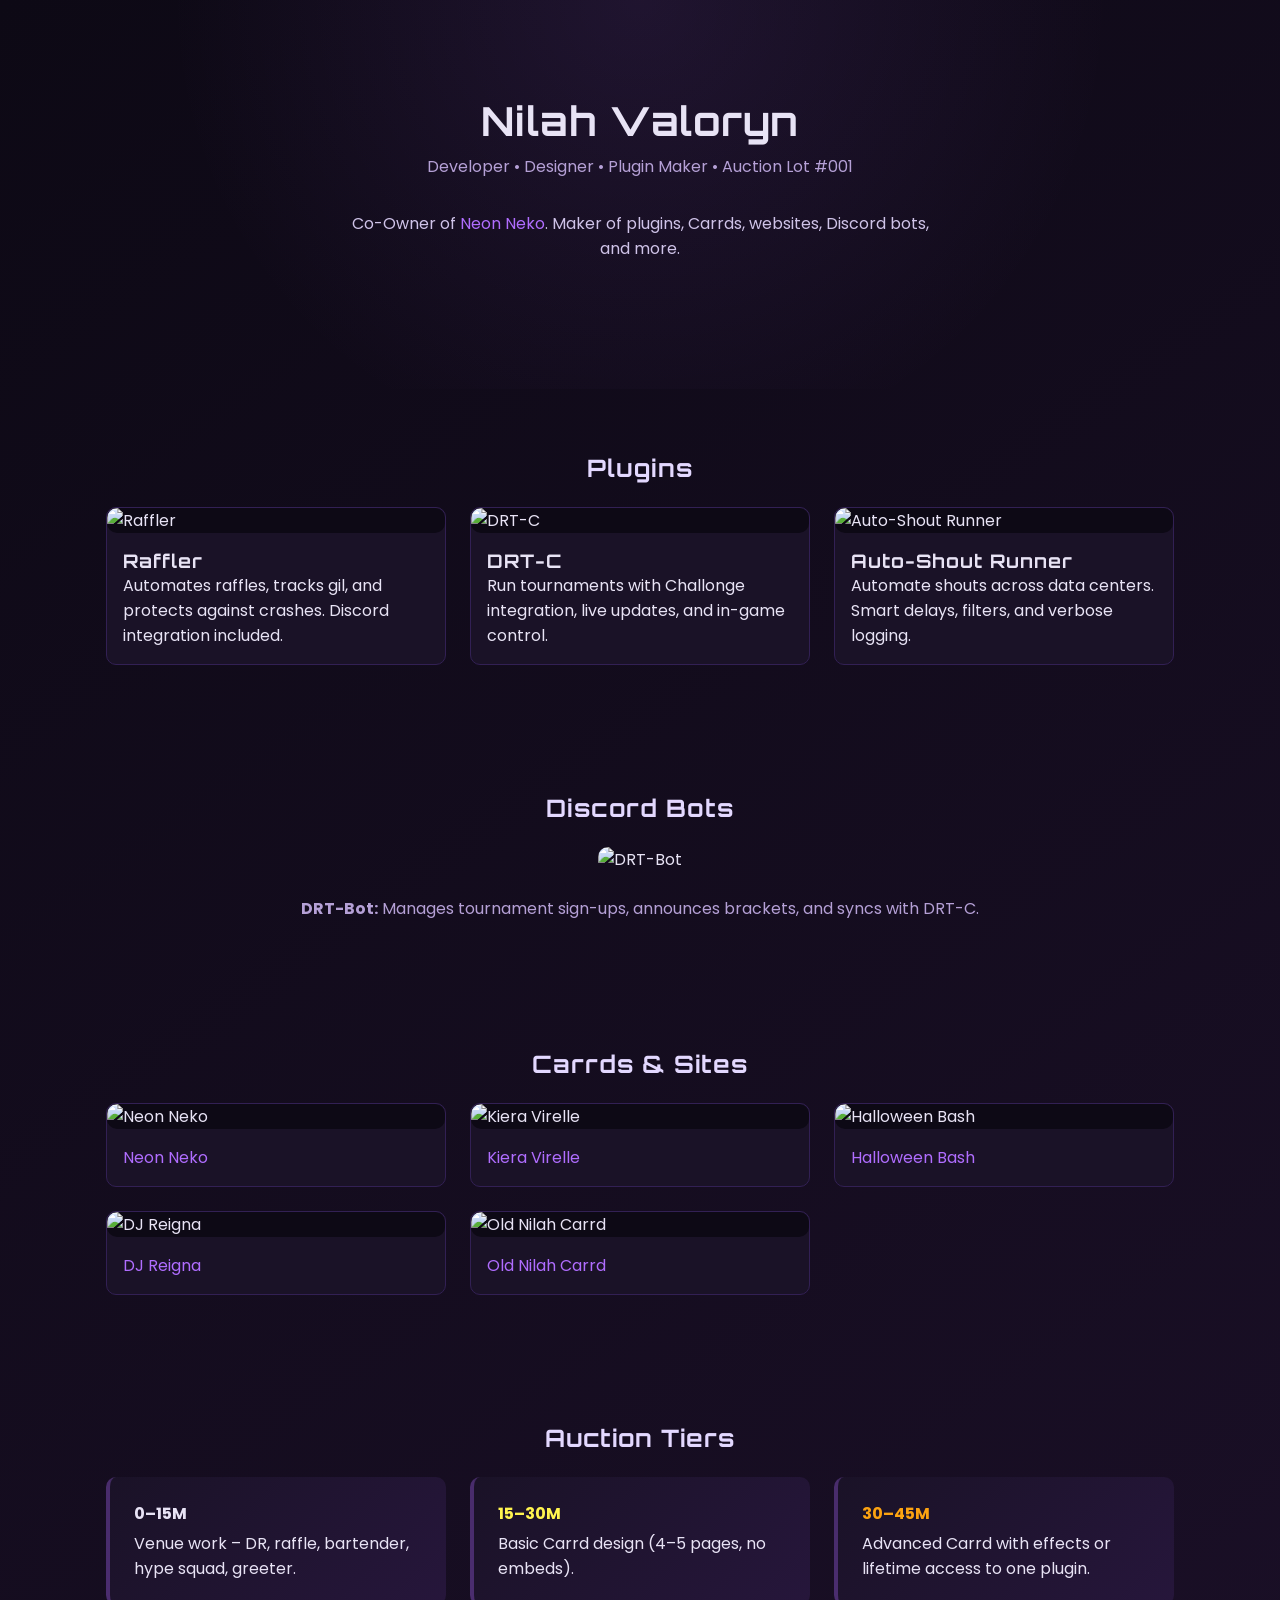
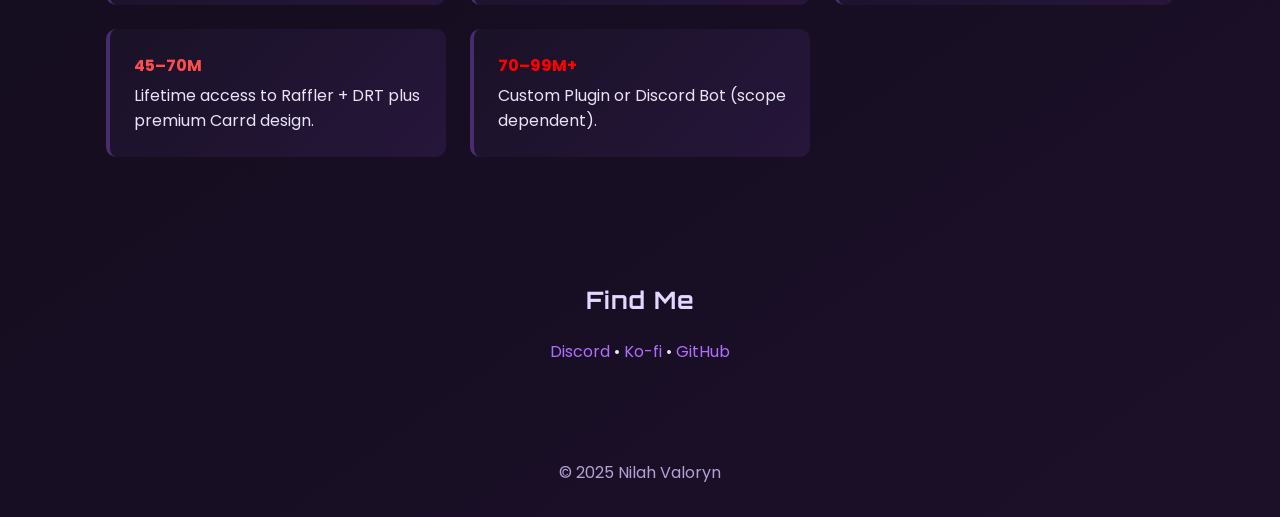
==== index.html @ 3835133e "Update and rename NVA.html to index.html" ====
<!DOCTYPE html>
<html lang="en">
<head>
<meta charset="UTF-8">
<meta name="viewport" content="width=device-width, initial-scale=1.0">
<title>Nilah Valoryn — Auction Portfolio</title>
<link href="https://fonts.googleapis.com/css2?family=Orbitron:wght@600&family=Poppins:wght@300;500&display=swap" rel="stylesheet">
<style>
:root{
  --bg1:#0d0915;
  --bg2:#1c1029;
  --accent:#b06dff;
  --text:#e8e3f5;
  --muted:#b5a0d6;
}
*{box-sizing:border-box;margin:0;padding:0;}
body{
  font-family:'Poppins',sans-serif;
  background:linear-gradient(145deg,var(--bg1),var(--bg2));
  color:var(--text);
  overflow-x:hidden;
}
section{padding:4em 1em;max-width:1100px;margin:auto;}
h1,h2,h3{font-family:'Orbitron',sans-serif;letter-spacing:1px;}
h2{text-align:center;margin-bottom:1em;color:#e3d8ff;}
a{color:var(--accent);text-decoration:none;}

/* ===== IMAGE FIX ===== */
.card img{
  display:block;
  margin:0 auto;
  max-width:100%;
  height:auto;
  object-fit:contain;
  background:#0d0915;
  border-radius:10px;
  transition:transform .4s ease;
}
.card img:hover{transform:scale(1.06);}

/* ===== CONTAINERS ===== */
.container{display:grid;gap:1.5em;grid-template-columns:repeat(auto-fit,minmax(280px,1fr));}
.card{
  background:#1a1227;
  border:1px solid #322054;
  border-radius:10px;
  overflow:hidden;
  transition:transform .3s ease,box-shadow .3s ease;
}
.card:hover{transform:translateY(-5px);box-shadow:0 0 20px #b06dff33;}

/* ===== TIERS ===== */
.tier{
  background:linear-gradient(135deg,#1a1227,#26163b);
  border-left:4px solid #b06dff44;
  padding:1.5em;
  border-radius:10px;
  transition:transform .3s ease,box-shadow .3s ease;
}
.tier:hover{transform:translateY(-5px);box-shadow:0 0 20px #b06dff33;}
.tier strong{display:block;margin-bottom:.3em;}

/* ===== HERO ===== */
.hero{
  text-align:center;
  padding:6em 1em;
  position:relative;
  overflow:hidden;
}
.hero h1{
  font-size:2.5em;
  animation:fadeInUp .8s ease both;
}
.hero p{color:var(--muted);margin-top:.5em;animation:fadeInUp .8s ease .2s both;}
.hero::before{
  content:'';
  position:absolute;top:0;left:0;right:0;bottom:0;
  background:radial-gradient(circle at 50% 0%,rgba(176,109,255,0.1),transparent 70%);
  animation:glowmove 6s linear infinite;
}
@keyframes glowmove{
  0%{background-position:0 0;}
  100%{background-position:200% 0;}
}
@keyframes fadeInUp{
  from{opacity:0;transform:translateY(20px);}
  to{opacity:1;transform:none;}
}

/* ===== REVEAL ===== */
.reveal{opacity:0;transform:translateY(40px);transition:all .8s ease;}
.reveal.visible{opacity:1;transform:none;}

/* ===== MODAL ===== */
#modal{
  position:fixed;top:0;left:0;width:100%;height:100%;
  background:rgba(0,0,0,.8);display:flex;align-items:center;justify-content:center;
  opacity:0;pointer-events:none;transition:opacity .3s ease;
}
#modal.active{opacity:1;pointer-events:all;}
#modal img{max-width:90%;max-height:90%;border:2px solid #b06dff;border-radius:10px;}
#modal span{
  position:absolute;top:30px;right:40px;font-size:2em;cursor:pointer;color:#fff;
}

/* ===== FOOTER ===== */
footer{text-align:center;padding:2em 0;color:var(--muted);}
</style>
</head>
<body>

<!-- HERO -->
<section class="hero">
  <h1>Nilah Valoryn</h1>
  <p>Developer • Designer • Plugin Maker • Auction Lot #001</p>
  <p style="max-width:600px;margin:2em auto;color:#cfc3e8;">
    Co-Owner of <a href="https://neonneko.cc" target="_blank">Neon Neko</a>. Maker of plugins, Carrds, websites, Discord bots, and more.
  </p>
</section>

<!-- PLUGINS -->
<section class="reveal" id="plugins">
  <h2>Plugins</h2>
  <div class="container">
    <div class="card">
      <img src="https://imgur.com/mK1I1zU.png" alt="Raffler" onclick="openModal(this.src)">
      <div style="padding:1em;">
        <h3>Raffler</h3>
        <p class="muted">Automates raffles, tracks gil, and protects against crashes. Discord integration included.</p>
      </div>
    </div>

    <div class="card">
      <img src="https://imgur.com/RzazfeB.png" alt="DRT-C" onclick="openModal(this.src)">
      <div style="padding:1em;">
        <h3>DRT-C</h3>
        <p>Run tournaments with Challonge integration, live updates, and in-game control.</p>
      </div>
    </div>

    <div class="card">
      <img src="https://imgur.com/TzrLPwE.png" alt="Auto-Shout Runner" onclick="openModal(this.src)">
      <div style="padding:1em;">
        <h3>Auto-Shout Runner</h3>
        <p>Automate shouts across data centers. Smart delays, filters, and verbose logging.</p>
      </div>
    </div>
  </div>
</section>

<!-- BOTS -->
<section class="reveal" style="text-align:center;">
  <h2>Discord Bots</h2>
  <img src="https://imgur.com/EtmacXo.png" alt="DRT-Bot" onclick="openModal(this.src)" style="max-width:500px;margin:auto;border-radius:10px;">
  <p style="margin-top:1.5em;color:var(--muted);">
    <strong>DRT-Bot:</strong> Manages tournament sign-ups, announces brackets, and syncs with DRT-C.
  </p>
</section>

<!-- SITES -->
<section class="reveal" id="sites">
  <h2>Carrds & Sites</h2>
  <div class="container">
    
    <div class="card">
      <img src="https://image.thum.io/get/width/800/https://www.neonneko.cc" alt="Neon Neko" onclick="openModal(this.src)">
      <div style="padding:1em;"><a href="https://www.neonneko.cc" target="_blank">Neon Neko</a></div>
    </div>
    
    <div class="card">
      <img src="https://image.thum.io/get/width/800/https://kv.neonneko.cc" alt="Kiera Virelle" onclick="openModal(this.src)">
      <div style="padding:1em;"><a href="https://kv.neonneko.cc" target="_blank">Kiera Virelle</a></div>
    </div>
    
    <div class="card">
      <img src="https://image.thum.io/get/width/800/https://halloweenbash.crd.co" alt="Halloween Bash" onclick="openModal(this.src)">
      <div style="padding:1em;"><a href="https://halloweenbash.crd.co" target="_blank">Halloween Bash</a></div>
    </div>
    
    <div class="card">
      <img src="https://image.thum.io/get/width/800/https://djreigna.carrd.co" alt="DJ Reigna" onclick="openModal(this.src)">
      <div style="padding:1em;"><a href="https://djreigna.carrd.co" target="_blank">DJ Reigna</a></div>
    </div>
    
    <div class="card">
      <img src="https://image.thum.io/get/width/800/https://nilahnet.carrd.co" alt="Old Nilah Carrd" onclick="openModal(this.src)">
      <div style="padding:1em;"><a href="https://nilahnet.carrd.co" target="_blank">Old Nilah Carrd</a></div>
    </div>
    
  </div>
</section>




<!-- TIERS -->
<section class="reveal">
  <h2>Auction Tiers</h2>
  <div class="container">
    <div class="tier"><strong>0–15M</strong>Venue work – DR, raffle, bartender, hype squad, greeter.</div>
    <div class="tier"><strong style="color:#fff44f;">15–30M</strong>Basic Carrd design (4–5 pages, no embeds).</div>
    <div class="tier"><strong style="color:#fca311;">30–45M</strong>Advanced Carrd with effects or lifetime access to one plugin.</div>
    <div class="tier"><strong style="color:#ff4d4d;">45–70M</strong>Lifetime access to Raffler + DRT plus premium Carrd design.</div>
    <div class="tier"><strong style="color:#ff0000;">70–99M+</strong>Custom Plugin or Discord Bot (scope dependent).</div>
  </div>
</section>

<!-- CONTACT -->
<section class="reveal" style="text-align:center;">
  <h2>Find Me</h2>
  <p>
    <a href="https://discord.gg/8yjsdMcxB4" target="_blank">Discord</a> •
    <a href="https://ko-fi.com/nilah" target="_blank">Ko-fi</a> •
    <a href="https://github.com/nilah-xiv" target="_blank">GitHub</a>
  </p>
</section>

<footer>© 2025 Nilah Valoryn</footer>

<!-- Modal -->
<div id="modal"><span onclick="closeModal()">&times;</span><img src="" alt=""></div>

<script>
const observer=new IntersectionObserver(entries=>{
  entries.forEach(e=>{if(e.isIntersecting)e.target.classList.add('visible');});
},{threshold:0.2});
document.querySelectorAll('.reveal').forEach(el=>observer.observe(el));

function openModal(src){
  const m=document.getElementById('modal');
  m.classList.add('active');
  m.querySelector('img').src=src;
}
function closeModal(){
  document.getElementById('modal').classList.remove('active');
}
document.addEventListener('keydown',e=>{if(e.key==='Escape')closeModal();});
</script>
</body>
</html>
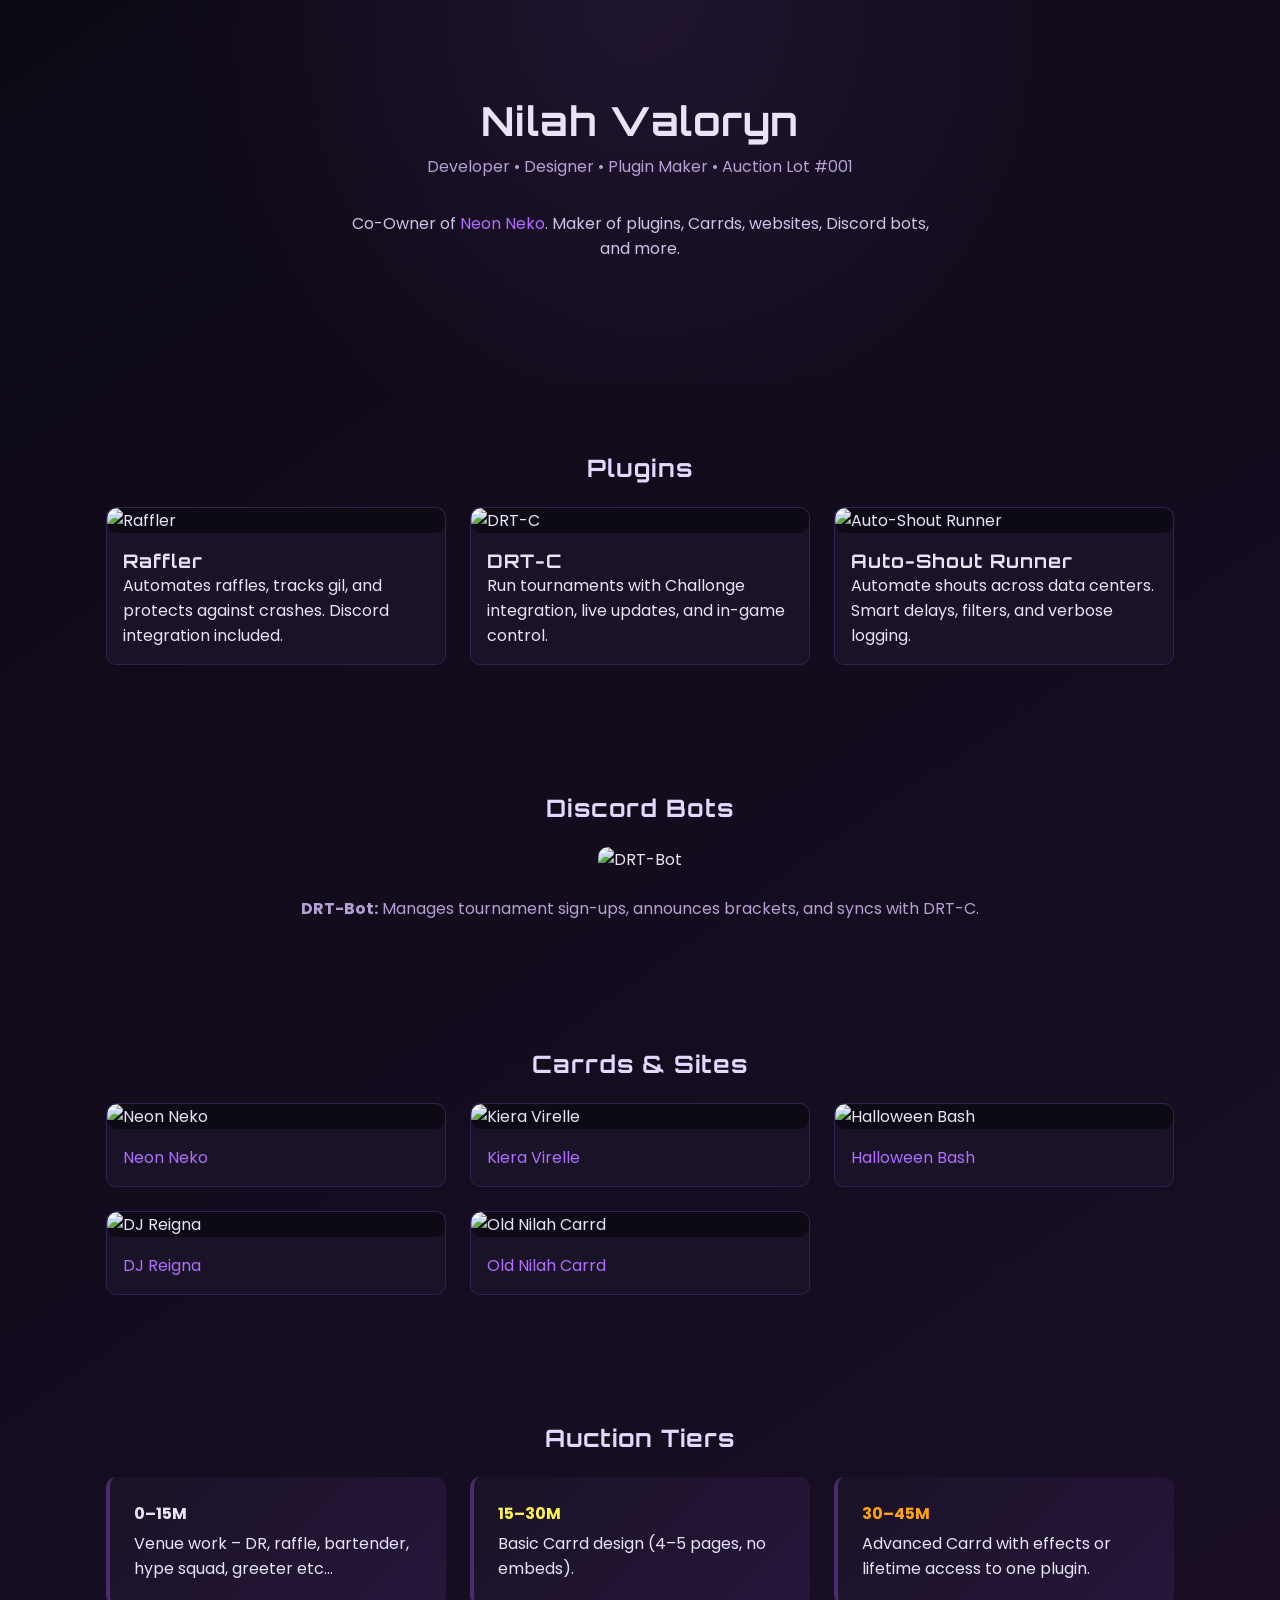
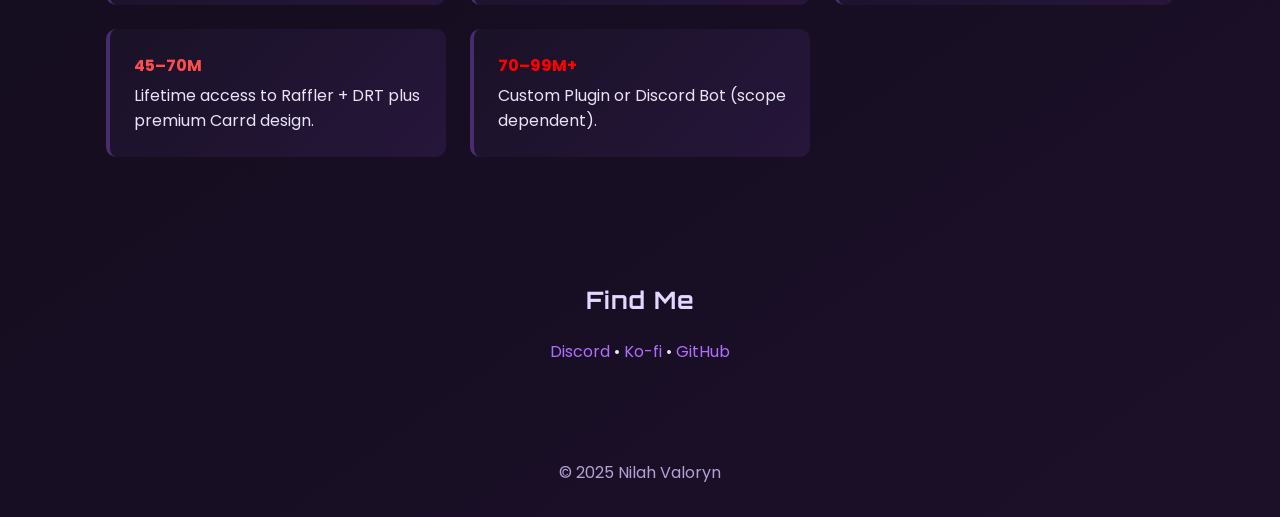
==== commit 8558ed35: "Fix HTML entity encoding in index.html" ====
--- a/index.html
+++ b/index.html
@@ -114,7 +114,7 @@
   <h1>Nilah Valoryn</h1>
   <p>Developer • Designer • Plugin Maker • Auction Lot #001</p>
   <p style="max-width:600px;margin:2em auto;color:#cfc3e8;">
-    Co-Owner of <a href="https://neonneko.cc" target="_blank">Neon Neko</a>. Maker of plugins, Carrds, websites, Discord bots, and more.
+    Co-Owner of <a href="https://www.neonneko.cc" target="_blank">Neon Neko</a>. Maker of plugins, Carrds, websites, Discord bots, and more.
   </p>
 </section>
 
@@ -197,7 +197,7 @@
 <section class="reveal">
   <h2>Auction Tiers</h2>
   <div class="container">
-    <div class="tier"><strong>0–15M</strong>Venue work – DR, raffle, bartender, hype squad, greeter.</div>
+    <div class="tier"><strong>0–15M</strong>Venue work – DR, raffle, bartender, hype squad, greeter etc...</div>
     <div class="tier"><strong style="color:#fff44f;">15–30M</strong>Basic Carrd design (4–5 pages, no embeds).</div>
     <div class="tier"><strong style="color:#fca311;">30–45M</strong>Advanced Carrd with effects or lifetime access to one plugin.</div>
     <div class="tier"><strong style="color:#ff4d4d;">45–70M</strong>Lifetime access to Raffler + DRT plus premium Carrd design.</div>
@@ -238,3 +238,4 @@
 </script>
 </body>
 </html>
+
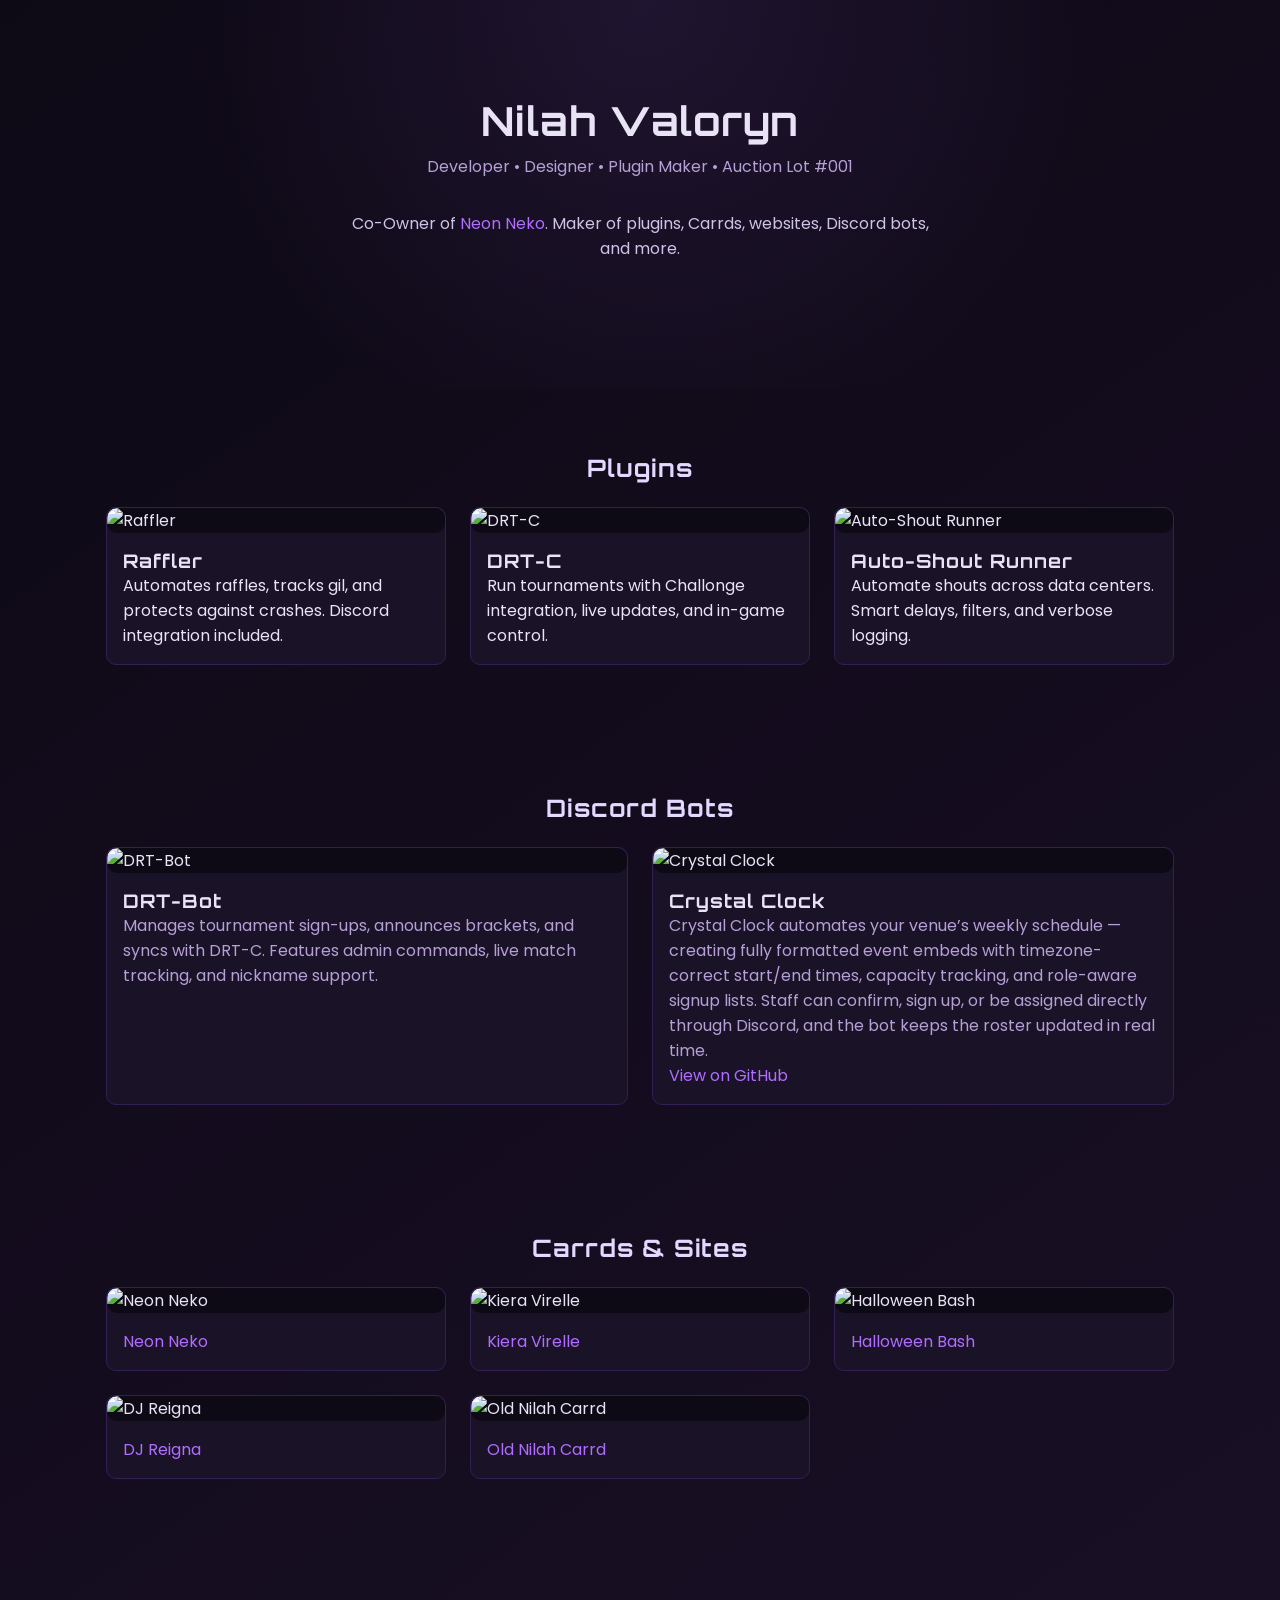
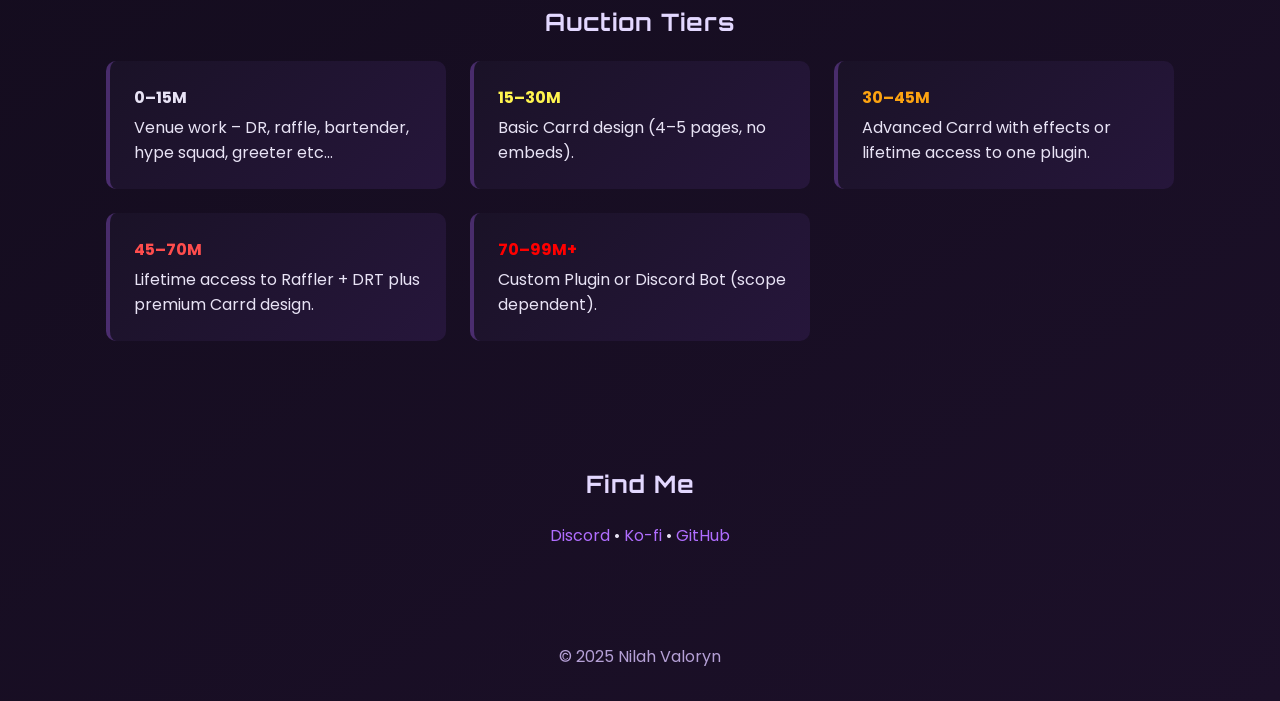
==== commit 03cd8daf: "Refactor index.html structure and content" ====
--- a/index.html
+++ b/index.html
@@ -149,13 +149,38 @@
 </section>
 
 <!-- BOTS -->
-<section class="reveal" style="text-align:center;">
+<section class="reveal" id="bots">
   <h2>Discord Bots</h2>
-  <img src="https://imgur.com/EtmacXo.png" alt="DRT-Bot" onclick="openModal(this.src)" style="max-width:500px;margin:auto;border-radius:10px;">
-  <p style="margin-top:1.5em;color:var(--muted);">
-    <strong>DRT-Bot:</strong> Manages tournament sign-ups, announces brackets, and syncs with DRT-C.
-  </p>
-</section>
+  <div class="container">
+    <!-- DRT-Bot -->
+    <div class="card">
+      <img src="https://imgur.com/EtmacXo.png" alt="DRT-Bot" onclick="openModal(this.src)">
+      <div style="padding:1em;">
+        <h3>DRT-Bot</h3>
+        <p style="color:var(--muted);">
+          Manages tournament sign-ups, announces brackets, and syncs with DRT-C.  
+          Features admin commands, live match tracking, and nickname support.
+        </p>
+      </div>
+    </div>
+
+    <!-- Crystal Clock -->
+    <div class="card">
+      <img src="https://raw.githubusercontent.com/nilah-xiv/Nilah-Auction/refs/heads/main/crystalclock_weekly.png" alt="Crystal Clock" onclick="openModal(this.src)">
+      <div style="padding:1em;">
+        <h3>Crystal Clock</h3>
+        <p style="color:var(--muted);">
+          Crystal Clock automates your venue’s weekly schedule — creating fully formatted
+  event embeds with timezone-correct start/end times, capacity tracking, and 
+  role-aware signup lists. Staff can confirm, sign up, or be assigned directly 
+  through Discord, and the bot keeps the roster updated in real time.
+        </p>
+        <a href="https://github.com/nilah-xiv/Crystal-Clock" target="_blank" style="color:var(--accent);">View on GitHub</a>
+      </div>
+    </div>
+  </div>
+</section>
+
 
 <!-- SITES -->
 <section class="reveal" id="sites">
@@ -239,3 +264,4 @@
 </body>
 </html>
 
+
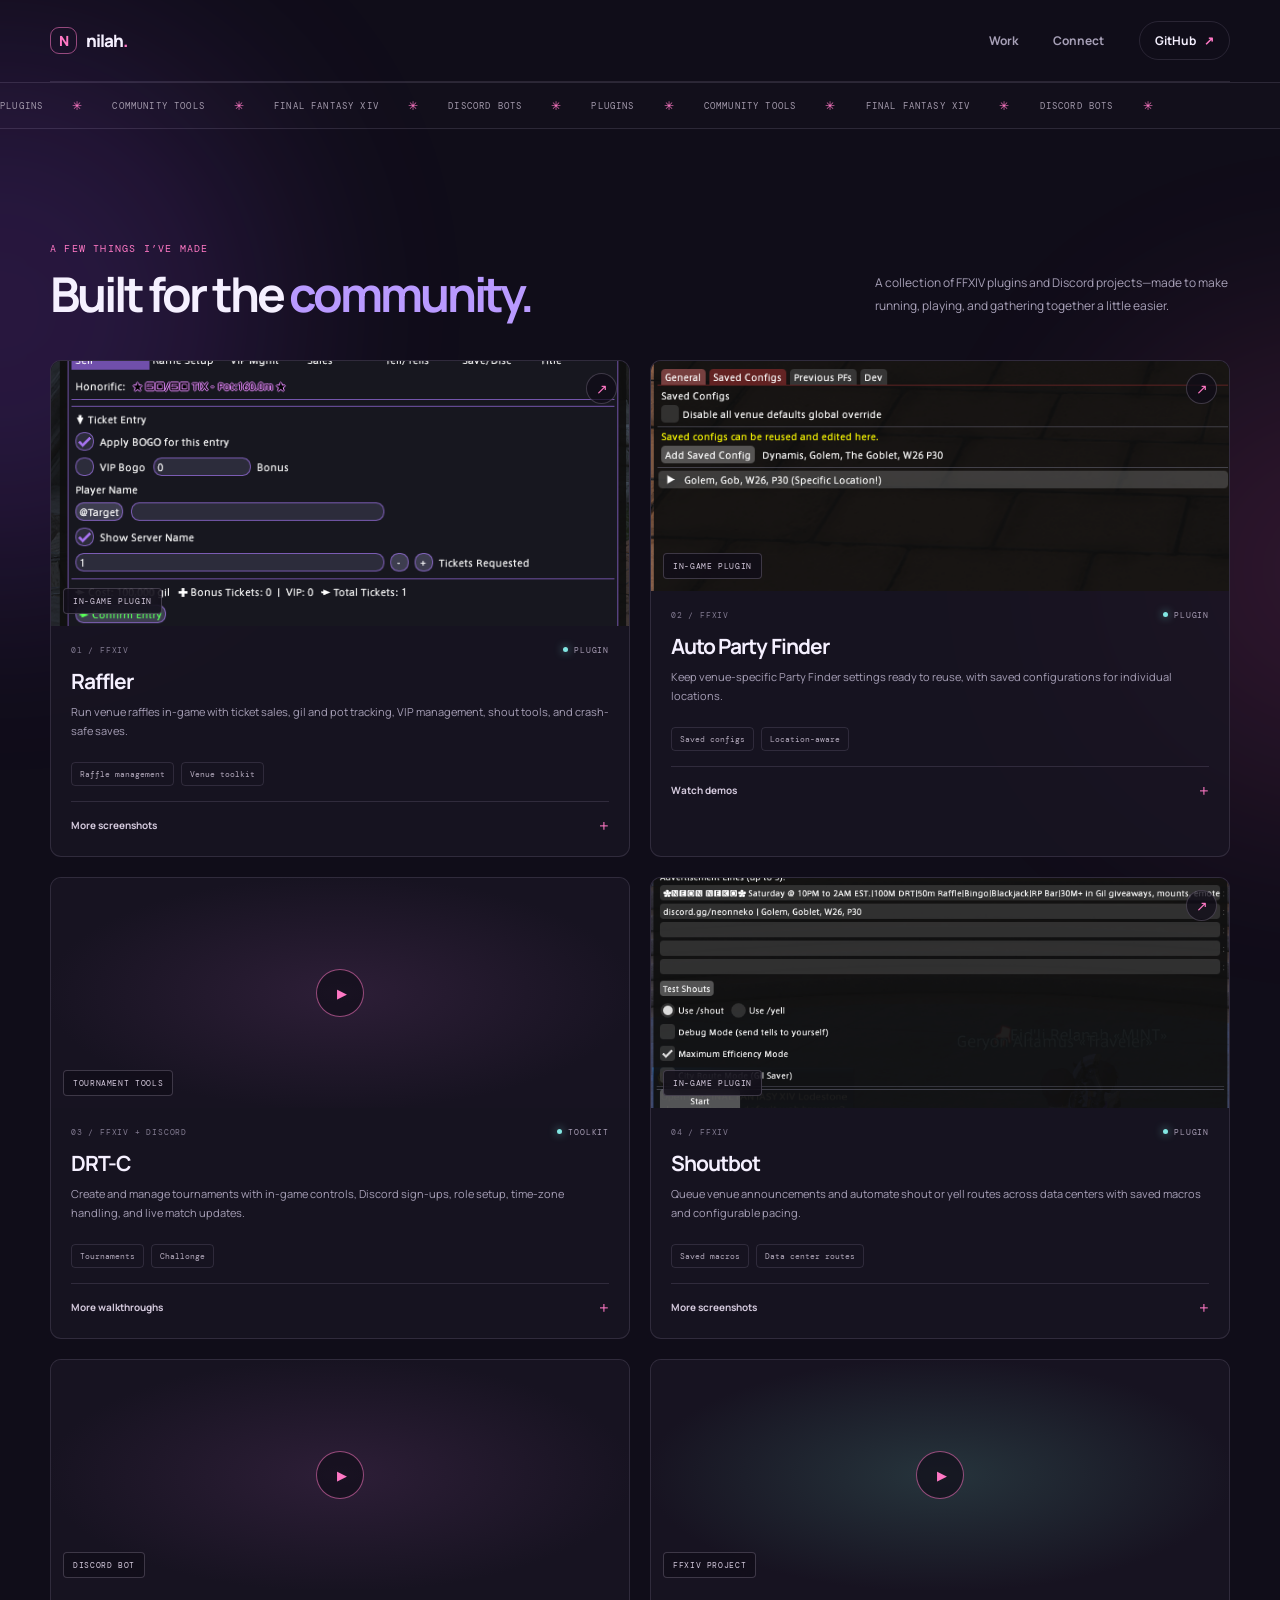
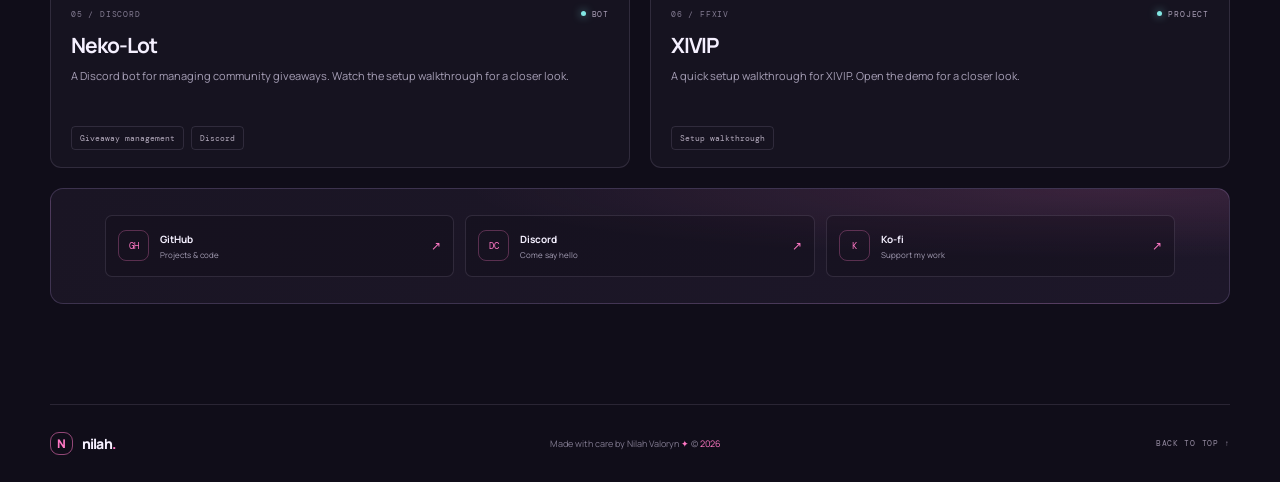
==== commit a2a87714: "Add media review pages and redesign portfolio Replaces the old single-file portfolio with a new resp" ====
--- a/index.html
+++ b/index.html
@@ -1,267 +1,193 @@
-<!DOCTYPE html>
+<!doctype html>
 <html lang="en">
 <head>
-<meta charset="UTF-8">
-<meta name="viewport" content="width=device-width, initial-scale=1.0">
-<title>Nilah Valoryn — Auction Portfolio</title>
-<link href="https://fonts.googleapis.com/css2?family=Orbitron:wght@600&family=Poppins:wght@300;500&display=swap" rel="stylesheet">
-<style>
-:root{
-  --bg1:#0d0915;
-  --bg2:#1c1029;
-  --accent:#b06dff;
-  --text:#e8e3f5;
-  --muted:#b5a0d6;
-}
-*{box-sizing:border-box;margin:0;padding:0;}
-body{
-  font-family:'Poppins',sans-serif;
-  background:linear-gradient(145deg,var(--bg1),var(--bg2));
-  color:var(--text);
-  overflow-x:hidden;
-}
-section{padding:4em 1em;max-width:1100px;margin:auto;}
-h1,h2,h3{font-family:'Orbitron',sans-serif;letter-spacing:1px;}
-h2{text-align:center;margin-bottom:1em;color:#e3d8ff;}
-a{color:var(--accent);text-decoration:none;}
-
-/* ===== IMAGE FIX ===== */
-.card img{
-  display:block;
-  margin:0 auto;
-  max-width:100%;
-  height:auto;
-  object-fit:contain;
-  background:#0d0915;
-  border-radius:10px;
-  transition:transform .4s ease;
-}
-.card img:hover{transform:scale(1.06);}
-
-/* ===== CONTAINERS ===== */
-.container{display:grid;gap:1.5em;grid-template-columns:repeat(auto-fit,minmax(280px,1fr));}
-.card{
-  background:#1a1227;
-  border:1px solid #322054;
-  border-radius:10px;
-  overflow:hidden;
-  transition:transform .3s ease,box-shadow .3s ease;
-}
-.card:hover{transform:translateY(-5px);box-shadow:0 0 20px #b06dff33;}
-
-/* ===== TIERS ===== */
-.tier{
-  background:linear-gradient(135deg,#1a1227,#26163b);
-  border-left:4px solid #b06dff44;
-  padding:1.5em;
-  border-radius:10px;
-  transition:transform .3s ease,box-shadow .3s ease;
-}
-.tier:hover{transform:translateY(-5px);box-shadow:0 0 20px #b06dff33;}
-.tier strong{display:block;margin-bottom:.3em;}
-
-/* ===== HERO ===== */
-.hero{
-  text-align:center;
-  padding:6em 1em;
-  position:relative;
-  overflow:hidden;
-}
-.hero h1{
-  font-size:2.5em;
-  animation:fadeInUp .8s ease both;
-}
-.hero p{color:var(--muted);margin-top:.5em;animation:fadeInUp .8s ease .2s both;}
-.hero::before{
-  content:'';
-  position:absolute;top:0;left:0;right:0;bottom:0;
-  background:radial-gradient(circle at 50% 0%,rgba(176,109,255,0.1),transparent 70%);
-  animation:glowmove 6s linear infinite;
-}
-@keyframes glowmove{
-  0%{background-position:0 0;}
-  100%{background-position:200% 0;}
-}
-@keyframes fadeInUp{
-  from{opacity:0;transform:translateY(20px);}
-  to{opacity:1;transform:none;}
-}
-
-/* ===== REVEAL ===== */
-.reveal{opacity:0;transform:translateY(40px);transition:all .8s ease;}
-.reveal.visible{opacity:1;transform:none;}
-
-/* ===== MODAL ===== */
-#modal{
-  position:fixed;top:0;left:0;width:100%;height:100%;
-  background:rgba(0,0,0,.8);display:flex;align-items:center;justify-content:center;
-  opacity:0;pointer-events:none;transition:opacity .3s ease;
-}
-#modal.active{opacity:1;pointer-events:all;}
-#modal img{max-width:90%;max-height:90%;border:2px solid #b06dff;border-radius:10px;}
-#modal span{
-  position:absolute;top:30px;right:40px;font-size:2em;cursor:pointer;color:#fff;
-}
-
-/* ===== FOOTER ===== */
-footer{text-align:center;padding:2em 0;color:var(--muted);}
-</style>
+  <meta charset="utf-8">
+  <meta name="viewport" content="width=device-width, initial-scale=1">
+  <meta name="theme-color" content="#100d19">
+  <meta name="description" content="Plugins, bots, and community tools for FFXIV by Nilah Valoryn.">
+  <title>Nilah Valoryn — FFXIV Plugins &amp; Community Tools</title>
+  <link rel="preconnect" href="https://fonts.googleapis.com">
+  <link rel="preconnect" href="https://fonts.gstatic.com" crossorigin>
+  <link href="https://fonts.googleapis.com/css2?family=DM+Mono:wght@400;500&family=Manrope:wght@400;500;600;700;800&display=swap" rel="stylesheet">
+  <link rel="stylesheet" href="styles.css">
 </head>
 <body>
+  <div class="page-glow page-glow-one" aria-hidden="true"></div>
+  <div class="page-glow page-glow-two" aria-hidden="true"></div>
 
-<!-- HERO -->
-<section class="hero">
-  <h1>Nilah Valoryn</h1>
-  <p>Developer • Designer • Plugin Maker • Auction Lot #001</p>
-  <p style="max-width:600px;margin:2em auto;color:#cfc3e8;">
-    Co-Owner of <a href="https://www.neonneko.cc" target="_blank">Neon Neko</a>. Maker of plugins, Carrds, websites, Discord bots, and more.
-  </p>
-</section>
+  <header class="site-header">
+    <a class="wordmark" href="#top" aria-label="Nilah Valoryn home"><span class="wordmark-mark">N</span><span>nilah<span class="wordmark-dot">.</span></span></a>
+    <button class="menu-toggle" type="button" aria-expanded="false" aria-controls="site-nav" aria-label="Open navigation"><span></span><span></span></button>
+    <nav class="site-nav" id="site-nav" aria-label="Main navigation">
+      <a href="#work">Work</a>
+      <a href="#connect">Connect</a>
+      <a class="nav-github" href="https://github.com/nilah-xiv" target="_blank" rel="noreferrer">GitHub <span aria-hidden="true">↗</span></a>
+    </nav>
+  </header>
 
-<!-- PLUGINS -->
-<section class="reveal" id="plugins">
-  <h2>Plugins</h2>
-  <div class="container">
-    <div class="card">
-      <img src="https://imgur.com/mK1I1zU.png" alt="Raffler" onclick="openModal(this.src)">
-      <div style="padding:1em;">
-        <h3>Raffler</h3>
-        <p class="muted">Automates raffles, tracks gil, and protects against crashes. Discord integration included.</p>
+  <main id="top">
+    <div class="ticker" aria-label="Plugins, community tools, FFXIV, and Discord">
+      <div class="ticker-track" aria-hidden="true">
+        <span>PLUGINS</span><b>✳</b><span>COMMUNITY TOOLS</span><b>✳</b><span>FINAL FANTASY XIV</span><b>✳</b><span>DISCORD BOTS</span><b>✳</b><span>PLUGINS</span><b>✳</b><span>COMMUNITY TOOLS</span><b>✳</b><span>FINAL FANTASY XIV</span><b>✳</b><span>DISCORD BOTS</span><b>✳</b>
       </div>
     </div>
 
-    <div class="card">
-      <img src="https://imgur.com/RzazfeB.png" alt="DRT-C" onclick="openModal(this.src)">
-      <div style="padding:1em;">
-        <h3>DRT-C</h3>
-        <p>Run tournaments with Challonge integration, live updates, and in-game control.</p>
+    <section class="work-section section-wrap" id="work" aria-labelledby="work-title">
+      <div class="section-heading">
+        <div>
+          <p class="eyebrow">A FEW THINGS I’VE MADE</p>
+          <h2 id="work-title">Built for the <span>community.</span></h2>
+        </div>
+        <p class="section-note">A collection of FFXIV plugins and Discord projects—made to make running, playing, and gathering together a little easier.</p>
       </div>
-    </div>
 
-    <div class="card">
-      <img src="https://imgur.com/TzrLPwE.png" alt="Auto-Shout Runner" onclick="openModal(this.src)">
-      <div style="padding:1em;">
-        <h3>Auto-Shout Runner</h3>
-        <p>Automate shouts across data centers. Smart delays, filters, and verbose logging.</p>
+      <div class="project-grid">
+        <article class="project-card project-card-featured">
+          <a class="project-media media-image" href="Raffler/Screenshot%202026-10-11%20134915.png" target="_blank" rel="noreferrer" aria-label="Open Raffler screenshot">
+            <img src="Raffler/Screenshot%202026-10-11%20134915.png" alt="Raffler plugin showing ticket entry and pot totals" loading="lazy">
+            <span class="media-tag">IN-GAME PLUGIN</span>
+            <span class="media-open" aria-hidden="true">↗</span>
+          </a>
+          <div class="project-body">
+            <div class="project-overline"><span>01 / FFXIV</span><span class="project-status"><i></i> PLUGIN</span></div>
+            <h3>Raffler</h3>
+            <p>Run venue raffles in-game with ticket sales, gil and pot tracking, VIP management, shout tools, and crash-safe saves.</p>
+            <div class="tag-row"><span>Raffle management</span><span>Venue toolkit</span></div>
+            <details class="demo-details">
+              <summary>More screenshots <span aria-hidden="true">+</span></summary>
+              <div class="demo-links">
+                <a href="Raffler/Screenshot%202026-10-11%20134926.png" target="_blank" rel="noreferrer">Raffle tickets</a>
+                <a href="Raffler/Screenshot%202026-10-11%20135002.png" target="_blank" rel="noreferrer">Plugin settings</a>
+                <a href="Raffler/Screenshot%202026-10-11%20135017.png" target="_blank" rel="noreferrer">Raffle management</a>
+                <a href="Raffler/Screenshot%202026-10-11%20135028.png" target="_blank" rel="noreferrer">Ticket overview</a>
+                <a href="Raffler/Honorific.png" target="_blank" rel="noreferrer">Honorific settings</a>
+                <a href="Raffler/Tell-Yell.png" target="_blank" rel="noreferrer">Tell / yell tools</a>
+              </div>
+            </details>
+          </div>
+        </article>
+
+        <article class="project-card">
+          <a class="project-media media-image" href="Auto%20Party%20Finder/Multiple%20Defaults.png" target="_blank" rel="noreferrer" aria-label="Open Auto Party Finder screenshot">
+            <img src="Auto%20Party%20Finder/Multiple%20Defaults.png" alt="Auto Party Finder showing saved configurations for specific locations" loading="lazy">
+            <span class="media-tag">IN-GAME PLUGIN</span>
+            <span class="media-open" aria-hidden="true">↗</span>
+          </a>
+          <div class="project-body">
+            <div class="project-overline"><span>02 / FFXIV</span><span class="project-status"><i></i> PLUGIN</span></div>
+            <h3>Auto Party Finder</h3>
+            <p>Keep venue-specific Party Finder settings ready to reuse, with saved configurations for individual locations.</p>
+            <div class="tag-row"><span>Saved configs</span><span>Location-aware</span></div>
+            <details class="demo-details">
+              <summary>Watch demos <span aria-hidden="true">+</span></summary>
+              <div class="demo-links">
+                <a href="Auto%20Party%20Finder/Automatic%20Update.mp4">Automatic update <span aria-hidden="true">↗</span></a>
+                <a href="Auto%20Party%20Finder/Location%20Specific%20PF.mp4">Location-specific PF <span aria-hidden="true">↗</span></a>
+              </div>
+            </details>
+          </div>
+        </article>
+
+        <article class="project-card">
+          <a class="project-media media-video" href="DRTC/DRTC%20Operation.mp4" target="_blank" rel="noreferrer" aria-label="Watch DRT-C operation demo">
+            <video muted playsinline preload="none" poster="">
+              <source src="DRTC/DRTC%20Operation.mp4" type="video/mp4">
+            </video>
+            <span class="video-play" aria-hidden="true">▶</span>
+            <span class="media-tag">TOURNAMENT TOOLS</span>
+          </a>
+          <div class="project-body">
+            <div class="project-overline"><span>03 / FFXIV + DISCORD</span><span class="project-status"><i></i> TOOLKIT</span></div>
+            <h3>DRT-C</h3>
+            <p>Create and manage tournaments with in-game controls, Discord sign-ups, role setup, time-zone handling, and live match updates.</p>
+            <div class="tag-row"><span>Tournaments</span><span>Challonge</span></div>
+            <details class="demo-details">
+              <summary>More walkthroughs <span aria-hidden="true">+</span></summary>
+              <div class="demo-links">
+                <a href="DRTC/Creating%20Tourny.mp4">Creating a tournament <span aria-hidden="true">↗</span></a>
+                <a href="DRTC/Editing%20a%20Tourny.mp4">Editing a tournament <span aria-hidden="true">↗</span></a>
+                <a href="DRTC/Setting%20Roles.mp4">Setting roles <span aria-hidden="true">↗</span></a>
+                <a href="DRTC/Setting%20Time%20Zone.mp4">Setting the time zone <span aria-hidden="true">↗</span></a>
+                <a href="DRTC/DRTC%20In-Game%20Macros.mp4">In-game macros <span aria-hidden="true">↗</span></a>
+              </div>
+            </details>
+          </div>
+        </article>
+
+        <article class="project-card">
+          <a class="project-media media-image" href="Shoutbot/Screenshot%202026-10-11%20140932.png" target="_blank" rel="noreferrer" aria-label="Open Shoutbot screenshot">
+            <img src="Shoutbot/Screenshot%202026-10-11%20140932.png" alt="Shout Bot plugin with saved macros and announcement settings" loading="lazy">
+            <span class="media-tag">IN-GAME PLUGIN</span>
+            <span class="media-open" aria-hidden="true">↗</span>
+          </a>
+          <div class="project-body">
+            <div class="project-overline"><span>04 / FFXIV</span><span class="project-status"><i></i> PLUGIN</span></div>
+            <h3>Shoutbot</h3>
+            <p>Queue venue announcements and automate shout or yell routes across data centers with saved macros and configurable pacing.</p>
+            <div class="tag-row"><span>Saved macros</span><span>Data center routes</span></div>
+            <details class="demo-details">
+              <summary>More screenshots <span aria-hidden="true">+</span></summary>
+              <div class="demo-links">
+                <a href="Shoutbot/Screenshot%202026-10-11%20140936.png" target="_blank" rel="noreferrer">Settings</a>
+                <a href="Shoutbot/Screenshot%202026-10-11%20140939.png" target="_blank" rel="noreferrer">Routing</a>
+                <a href="Shoutbot/Screenshot%202026-10-11%20140943.png" target="_blank" rel="noreferrer">Data centers</a>
+                <a href="Shoutbot/20261011-1910-09.9964609.mp4">Watch full demo <span aria-hidden="true">↗</span></a>
+              </div>
+            </details>
+          </div>
+        </article>
+
+        <article class="project-card">
+          <a class="project-media media-video" href="Neko-Lot/Neko-Lot%20Giveaway%20setup.mp4" target="_blank" rel="noreferrer" aria-label="Watch Neko-Lot giveaway setup demo">
+            <video muted playsinline preload="none">
+              <source src="Neko-Lot/Neko-Lot%20Giveaway%20setup.mp4" type="video/mp4">
+            </video>
+            <span class="video-play" aria-hidden="true">▶</span>
+            <span class="media-tag">DISCORD BOT</span>
+          </a>
+          <div class="project-body">
+            <div class="project-overline"><span>05 / DISCORD</span><span class="project-status"><i></i> BOT</span></div>
+            <h3>Neko-Lot</h3>
+            <p>A Discord bot for managing community giveaways. Watch the setup walkthrough for a closer look.</p>
+            <div class="tag-row"><span>Giveaway management</span><span>Discord</span></div>
+          </div>
+        </article>
+
+        <article class="project-card">
+          <a class="project-media media-video media-video-xivip" href="XIVIP/Setup.mp4" target="_blank" rel="noreferrer" aria-label="Watch XIVIP setup demo">
+            <video muted playsinline preload="none">
+              <source src="XIVIP/Setup.mp4" type="video/mp4">
+            </video>
+            <span class="video-play" aria-hidden="true">▶</span>
+            <span class="media-tag">FFXIV PROJECT</span>
+          </a>
+          <div class="project-body">
+            <div class="project-overline"><span>06 / FFXIV</span><span class="project-status"><i></i> PROJECT</span></div>
+            <h3>XIVIP</h3>
+            <p>A quick setup walkthrough for XIVIP. Open the demo for a closer look.</p>
+            <div class="tag-row"><span>Setup walkthrough</span></div>
+          </div>
+        </article>
       </div>
-    </div>
-  </div>
-</section>
+    </section>
 
-<!-- BOTS -->
-<section class="reveal" id="bots">
-  <h2>Discord Bots</h2>
-  <div class="container">
-    <!-- DRT-Bot -->
-    <div class="card">
-      <img src="https://imgur.com/EtmacXo.png" alt="DRT-Bot" onclick="openModal(this.src)">
-      <div style="padding:1em;">
-        <h3>DRT-Bot</h3>
-        <p style="color:var(--muted);">
-          Manages tournament sign-ups, announces brackets, and syncs with DRT-C.  
-          Features admin commands, live match tracking, and nickname support.
-        </p>
+    <section class="connect-section section-wrap" id="connect" aria-label="Social links">
+      <div class="connect-panel">
+        <div class="social-links">
+          <a href="https://github.com/nilah-xiv" target="_blank" rel="noreferrer"><span class="social-icon">GH</span><span><strong>GitHub</strong><small>Projects &amp; code</small></span><span class="social-arrow">↗</span></a>
+          <a href="https://discord.gg/8yjsdMcxB4" target="_blank" rel="noreferrer"><span class="social-icon">DC</span><span><strong>Discord</strong><small>Come say hello</small></span><span class="social-arrow">↗</span></a>
+          <a href="https://ko-fi.com/nilah" target="_blank" rel="noreferrer"><span class="social-icon">K</span><span><strong>Ko-fi</strong><small>Support my work</small></span><span class="social-arrow">↗</span></a>
+        </div>
       </div>
-    </div>
+    </section>
+  </main>
 
-    <!-- Crystal Clock -->
-    <div class="card">
-      <img src="https://raw.githubusercontent.com/nilah-xiv/Nilah-Auction/refs/heads/main/crystalclock_weekly.png" alt="Crystal Clock" onclick="openModal(this.src)">
-      <div style="padding:1em;">
-        <h3>Crystal Clock</h3>
-        <p style="color:var(--muted);">
-          Crystal Clock automates your venue’s weekly schedule — creating fully formatted
-  event embeds with timezone-correct start/end times, capacity tracking, and 
-  role-aware signup lists. Staff can confirm, sign up, or be assigned directly 
-  through Discord, and the bot keeps the roster updated in real time.
-        </p>
-        <a href="https://github.com/nilah-xiv/Crystal-Clock" target="_blank" style="color:var(--accent);">View on GitHub</a>
-      </div>
-    </div>
-  </div>
-</section>
+  <footer class="site-footer">
+    <a class="wordmark footer-wordmark" href="#top"><span class="wordmark-mark">N</span><span>nilah<span class="wordmark-dot">.</span></span></a>
+    <p>Made with care by Nilah Valoryn <span>✦</span> © <span id="year">2026</span></p>
+    <a class="back-to-top" href="#top">BACK TO TOP ↑</a>
+  </footer>
 
-
-<!-- SITES -->
-<section class="reveal" id="sites">
-  <h2>Carrds & Sites</h2>
-  <div class="container">
-    
-    <div class="card">
-      <img src="https://image.thum.io/get/width/800/https://www.neonneko.cc" alt="Neon Neko" onclick="openModal(this.src)">
-      <div style="padding:1em;"><a href="https://www.neonneko.cc" target="_blank">Neon Neko</a></div>
-    </div>
-    
-    <div class="card">
-      <img src="https://image.thum.io/get/width/800/https://kv.neonneko.cc" alt="Kiera Virelle" onclick="openModal(this.src)">
-      <div style="padding:1em;"><a href="https://kv.neonneko.cc" target="_blank">Kiera Virelle</a></div>
-    </div>
-    
-    <div class="card">
-      <img src="https://image.thum.io/get/width/800/https://halloweenbash.crd.co" alt="Halloween Bash" onclick="openModal(this.src)">
-      <div style="padding:1em;"><a href="https://halloweenbash.crd.co" target="_blank">Halloween Bash</a></div>
-    </div>
-    
-    <div class="card">
-      <img src="https://image.thum.io/get/width/800/https://djreigna.carrd.co" alt="DJ Reigna" onclick="openModal(this.src)">
-      <div style="padding:1em;"><a href="https://djreigna.carrd.co" target="_blank">DJ Reigna</a></div>
-    </div>
-    
-    <div class="card">
-      <img src="https://image.thum.io/get/width/800/https://nilahnet.carrd.co" alt="Old Nilah Carrd" onclick="openModal(this.src)">
-      <div style="padding:1em;"><a href="https://nilahnet.carrd.co" target="_blank">Old Nilah Carrd</a></div>
-    </div>
-    
-  </div>
-</section>
-
-
-
-
-<!-- TIERS -->
-<section class="reveal">
-  <h2>Auction Tiers</h2>
-  <div class="container">
-    <div class="tier"><strong>0–15M</strong>Venue work – DR, raffle, bartender, hype squad, greeter etc...</div>
-    <div class="tier"><strong style="color:#fff44f;">15–30M</strong>Basic Carrd design (4–5 pages, no embeds).</div>
-    <div class="tier"><strong style="color:#fca311;">30–45M</strong>Advanced Carrd with effects or lifetime access to one plugin.</div>
-    <div class="tier"><strong style="color:#ff4d4d;">45–70M</strong>Lifetime access to Raffler + DRT plus premium Carrd design.</div>
-    <div class="tier"><strong style="color:#ff0000;">70–99M+</strong>Custom Plugin or Discord Bot (scope dependent).</div>
-  </div>
-</section>
-
-<!-- CONTACT -->
-<section class="reveal" style="text-align:center;">
-  <h2>Find Me</h2>
-  <p>
-    <a href="https://discord.gg/8yjsdMcxB4" target="_blank">Discord</a> •
-    <a href="https://ko-fi.com/nilah" target="_blank">Ko-fi</a> •
-    <a href="https://github.com/nilah-xiv" target="_blank">GitHub</a>
-  </p>
-</section>
-
-<footer>© 2025 Nilah Valoryn</footer>
-
-<!-- Modal -->
-<div id="modal"><span onclick="closeModal()">&times;</span><img src="" alt=""></div>
-
-<script>
-const observer=new IntersectionObserver(entries=>{
-  entries.forEach(e=>{if(e.isIntersecting)e.target.classList.add('visible');});
-},{threshold:0.2});
-document.querySelectorAll('.reveal').forEach(el=>observer.observe(el));
-
-function openModal(src){
-  const m=document.getElementById('modal');
-  m.classList.add('active');
-  m.querySelector('img').src=src;
-}
-function closeModal(){
-  document.getElementById('modal').classList.remove('active');
-}
-document.addEventListener('keydown',e=>{if(e.key==='Escape')closeModal();});
-</script>
+  <script src="script.js"></script>
 </body>
 </html>
-
-
--- a/styles.css
+++ b/styles.css
@@ -0,0 +1,260 @@
+:root {
+  color-scheme: dark;
+  --bg: #100d19;
+  --surface: #171321;
+  --surface-raised: #1d1829;
+  --line: rgba(224, 208, 255, .12);
+  --text: #f5f0ff;
+  --muted: #a7a0b7;
+  --soft: #d4cadd;
+  --pink: #ff78c5;
+  --purple: #b99aff;
+  --cyan: #82e7e3;
+  --mono: "DM Mono", Consolas, monospace;
+  --sans: "Manrope", "Segoe UI", sans-serif;
+}
+
+* { box-sizing: border-box; }
+html { overflow-x: clip; scroll-behavior: smooth; scroll-padding-top: 88px; }
+body {
+  margin: 0;
+  min-width: 320px;
+  overflow-x: hidden;
+  background: var(--bg);
+  color: var(--text);
+  font-family: var(--sans);
+  -webkit-font-smoothing: antialiased;
+}
+a { color: inherit; }
+button { font: inherit; }
+::selection { color: #150e20; background: var(--pink); }
+.page-glow { position: fixed; z-index: -1; pointer-events: none; border-radius: 50%; filter: blur(110px); opacity: .17; }
+.page-glow-one { width: 540px; height: 540px; top: 40px; left: -270px; background: #a34fff; }
+.page-glow-two { width: 480px; height: 480px; top: 330px; right: -290px; background: #ff59b9; opacity: .12; }
+
+.site-header {
+  width: min(1180px, calc(100% - 64px));
+  height: 82px;
+  margin: 0 auto;
+  display: flex;
+  align-items: center;
+  justify-content: space-between;
+  border-bottom: 1px solid var(--line);
+}
+.wordmark { display: inline-flex; align-items: center; gap: 9px; text-decoration: none; font-size: 17px; font-weight: 800; letter-spacing: -.06em; }
+.wordmark-mark { width: 27px; height: 27px; display: grid; place-items: center; border: 1px solid rgba(255,120,197,.55); border-radius: 9px; color: var(--pink); font-size: 14px; }
+.wordmark-dot { color: var(--pink); }
+.site-nav { display: flex; align-items: center; gap: 35px; color: var(--muted); font-size: 12px; font-weight: 700; }
+.site-nav a { text-decoration: none; transition: color .2s ease; }
+.site-nav a:hover, .text-link:hover { color: var(--pink); }
+.site-nav .nav-github { padding: 10px 15px; border: 1px solid var(--line); border-radius: 999px; color: var(--text); }
+.nav-github span { margin-left: 6px; color: var(--pink); }
+.menu-toggle { display: none; }
+
+.hero {
+  width: min(1180px, calc(100% - 64px));
+  min-height: 590px;
+  margin: 0 auto;
+  display: grid;
+  grid-template-columns: 1.02fr .98fr;
+  align-items: center;
+  gap: 48px;
+  padding: 72px 0 77px;
+}
+.hero-copy { position: relative; z-index: 1; padding: 12px 0 0; }
+.eyebrow { margin: 0; color: var(--pink); font: 10px/1.5 var(--mono); letter-spacing: .12em; }
+.status-dot { display: inline-block; width: 7px; height: 7px; margin: 0 8px 1px 0; border-radius: 50%; background: var(--cyan); box-shadow: 0 0 12px rgba(130,231,227,.9); }
+h1, h2, h3, p { margin-top: 0; }
+h1 { margin: 24px 0 19px; font-size: clamp(52px, 6.6vw, 82px); line-height: .99; letter-spacing: -.075em; font-weight: 800; }
+h1 > span, .section-heading h2 span, .about-copy h2 span, .connect-panel h2 span { color: var(--pink); }
+.hero-intro { max-width: 470px; margin-bottom: 28px; color: var(--soft); font-size: 15px; line-height: 1.9; }
+.hero-actions { display: flex; align-items: center; gap: 26px; }
+.button { display: inline-flex; align-items: center; gap: 21px; min-height: 45px; padding: 0 17px; border-radius: 7px; text-decoration: none; font-size: 11px; font-weight: 800; transition: transform .2s ease, box-shadow .2s ease; }
+.button:hover { transform: translateY(-2px); box-shadow: 0 7px 24px rgba(255,120,197,.22); }
+.button-primary { background: var(--pink); color: #1a1020; }
+.button-primary span { font-size: 17px; }
+.text-link { color: var(--soft); font-size: 11px; font-weight: 700; text-decoration: none; transition: color .2s ease; }
+.text-link span { margin-left: 4px; color: var(--pink); }
+.hero-meta { display: flex; align-items: center; gap: 12px; margin-top: 48px; color: #81798f; font: 9px var(--mono); letter-spacing: .1em; }
+.meta-divider { width: 22px; height: 1px; background: #574d67; }
+
+.hero-art { position: relative; height: 420px; display: grid; place-items: center; isolation: isolate; }
+.hero-art::before { position: absolute; z-index: -1; width: 320px; height: 320px; border-radius: 50%; background: radial-gradient(circle, rgba(190,111,255,.24), rgba(255,106,197,.09) 48%, transparent 70%); content: ""; }
+.art-orbit { position: absolute; width: 370px; height: 370px; border: 1px solid rgba(198,166,255,.14); border-radius: 50%; transform: rotate(-22deg) scaleY(.44); }
+.orbit-two { width: 440px; height: 440px; border-color: rgba(255,120,197,.12); transform: rotate(48deg) scaleY(.37); }
+.art-card { position: absolute; width: 280px; height: 260px; overflow: hidden; border: 1px solid rgba(222,198,255,.23); border-radius: 14px; box-shadow: 0 24px 90px rgba(0,0,0,.42); }
+.art-card-back { top: 100px; right: 23px; padding: 17px; background: linear-gradient(145deg, #252036, #1a1525); transform: rotate(8deg); opacity: .83; }
+.art-card-front { top: 59px; left: 37px; padding: 17px 18px; background: linear-gradient(150deg, #2b2139, #171321 74%); transform: rotate(-6deg); }
+.art-card-top { display: flex; align-items: center; gap: 5px; padding-bottom: 12px; border-bottom: 1px solid rgba(236,219,255,.12); }
+.mini-dot { width: 5px; height: 5px; border-radius: 50%; background: #745b8d; }
+.mini-dot:first-child { background: var(--pink); }
+.art-card-label { margin-left: auto; color: #8c829d; font: 8px var(--mono); letter-spacing: .08em; }
+.art-emblem { position: relative; display: grid; place-items: center; width: 79px; height: 79px; margin: 27px auto 16px; border: 1px solid rgba(255,120,197,.54); border-radius: 50%; color: var(--pink); font-size: 33px; font-weight: 800; box-shadow: 0 0 32px rgba(255,120,197,.15), inset 0 0 22px rgba(255,120,197,.08); }
+.art-emblem span { position: absolute; right: -9px; top: -4px; color: var(--cyan); font-size: 18px; }
+.art-card-title { text-align: center; font-size: 17px; line-height: 1.2; font-weight: 800; letter-spacing: -.04em; }
+.art-card-bottom { position: absolute; right: 18px; bottom: 15px; left: 18px; display: flex; justify-content: space-between; color: #8f829e; font: 8px var(--mono); letter-spacing: .1em; }
+.art-card-bottom span:nth-child(2) { color: var(--pink); font-size: 13px; line-height: 8px; }
+.art-lines { margin-top: 36px; }
+.art-lines i { display: block; height: 8px; margin-bottom: 13px; border-radius: 6px; background: rgba(203,183,227,.13); }
+.art-lines i:nth-child(1) { width: 72%; background: rgba(255,120,197,.4); }
+.art-lines i:nth-child(2) { width: 92%; }
+.art-lines i:nth-child(3) { width: 60%; }
+.art-lines i:nth-child(4) { width: 82%; }
+.art-chip { display: inline-block; margin-top: 6px; padding: 7px 9px; border: 1px solid rgba(130,231,227,.27); border-radius: 5px; color: var(--cyan); font: 7px var(--mono); letter-spacing: .09em; }
+.art-caption { position: absolute; right: 4px; bottom: 20px; display: flex; align-items: center; gap: 9px; color: #81798f; font: 8px var(--mono); letter-spacing: .1em; }
+.caption-line { width: 29px; height: 1px; background: var(--pink); }
+.art-spark { position: absolute; color: var(--pink); }
+.spark-one { top: 41px; right: 94px; font-size: 21px; }
+.spark-two { left: 47px; bottom: 78px; color: var(--cyan); font-size: 20px; }
+
+.ticker { overflow: hidden; height: 47px; border-top: 1px solid var(--line); border-bottom: 1px solid var(--line); background: rgba(255,255,255,.012); }
+.ticker-track { display: flex; width: max-content; height: 100%; align-items: center; gap: 29px; animation: ticker-scroll 38s linear infinite; color: #a39aac; font: 9px var(--mono); letter-spacing: .13em; }
+.ticker-track b { color: var(--pink); font-size: 12px; font-weight: 400; }
+@keyframes ticker-scroll { to { transform: translateX(-50%); } }
+
+.section-wrap { width: min(1180px, calc(100% - 64px)); margin: 0 auto; }
+.work-section { padding-top: 112px; }
+.section-heading { display: flex; align-items: end; justify-content: space-between; gap: 35px; margin-bottom: 39px; }
+.section-heading h2, .other-work-copy h2, .about-copy h2, .connect-panel h2 { margin: 12px 0 0; font-size: clamp(32px, 4vw, 48px); line-height: 1.1; letter-spacing: -.065em; }
+.section-heading h2 span { color: var(--purple); }
+.section-note { max-width: 355px; margin: 0 0 4px; color: var(--muted); font-size: 12px; line-height: 1.85; }
+.project-grid { display: grid; grid-template-columns: repeat(2, minmax(0, 1fr)); gap: 20px; }
+.project-card { min-width: 0; overflow: hidden; border: 1px solid var(--line); border-radius: 11px; background: rgba(25,21,35,.82); transition: border-color .2s ease, transform .2s ease, background .2s ease; }
+.project-card:hover { transform: translateY(-3px); border-color: rgba(255,120,197,.4); background: #1a1624; }
+.project-media { position: relative; display: block; height: 230px; overflow: hidden; background: radial-gradient(ellipse at 50% 45%, #352341, #191522 75%); }
+.project-card-featured .project-media { height: 265px; }
+.project-media img, .project-media video { display: block; width: 100%; height: 100%; object-fit: cover; transition: transform .5s ease; }
+.project-media:hover img, .project-media:hover video { transform: scale(1.025); }
+.media-image img { object-position: center 42%; }
+.project-card-featured .media-image img { object-position: center 40%; }
+.media-video video { object-fit: contain; background: radial-gradient(ellipse at center, #2d1e37, #171321 72%); }
+.media-video-xivip video { background: radial-gradient(ellipse at center, #26343c, #171321 72%); }
+.media-tag { position: absolute; bottom: 12px; left: 12px; padding: 7px 9px; border: 1px solid rgba(239,226,255,.2); border-radius: 4px; background: rgba(17,13,25,.78); color: var(--soft); font: 8px var(--mono); letter-spacing: .08em; backdrop-filter: blur(8px); }
+.media-open { position: absolute; top: 12px; right: 12px; display: grid; width: 31px; height: 31px; place-items: center; border: 1px solid rgba(239,226,255,.2); border-radius: 50%; background: rgba(17,13,25,.75); color: var(--pink); font-size: 14px; }
+.video-play { position: absolute; top: 50%; left: 50%; display: grid; width: 48px; height: 48px; place-items: center; padding-left: 3px; border: 1px solid rgba(255,120,197,.55); border-radius: 50%; background: rgba(17,13,25,.7); color: var(--pink); font-size: 13px; transform: translate(-50%,-50%); pointer-events: none; }
+.project-body { padding: 19px 20px 17px; }
+.project-overline { display: flex; align-items: center; justify-content: space-between; color: #827b91; font: 8px var(--mono); letter-spacing: .1em; }
+.project-status { display: inline-flex; align-items: center; gap: 6px; color: #a89eb5; }
+.project-status i { display: inline-block; width: 5px; height: 5px; border-radius: 50%; background: var(--cyan); box-shadow: 0 0 8px rgba(130,231,227,.75); }
+.project-body h3 { margin: 12px 0 7px; font-size: 21px; letter-spacing: -.045em; }
+.project-body > p { min-height: 45px; margin: 0 0 15px; color: var(--muted); font-size: 11px; line-height: 1.75; }
+.tag-row { display: flex; flex-wrap: wrap; gap: 7px; }
+.tag-row span { padding: 6px 8px; border: 1px solid var(--line); border-radius: 4px; color: #b3aabc; font: 8px var(--mono); }
+.demo-details { margin-top: 15px; border-top: 1px solid var(--line); color: var(--soft); }
+.demo-details summary { display: flex; align-items: center; justify-content: space-between; padding: 12px 0 2px; cursor: pointer; list-style: none; font-size: 10px; font-weight: 700; }
+.demo-details summary::-webkit-details-marker { display: none; }
+.demo-details summary span { color: var(--pink); font-size: 17px; font-weight: 400; transition: transform .2s ease; }
+.demo-details[open] summary span { transform: rotate(45deg); }
+.demo-links { display: grid; grid-template-columns: repeat(2, minmax(0, 1fr)); gap: 7px 13px; padding: 12px 0 4px; }
+.demo-links a { color: var(--muted); font-size: 9px; line-height: 1.6; text-decoration-color: rgba(255,120,197,.4); text-underline-offset: 3px; }
+.demo-links a:hover { color: var(--pink); }
+
+.other-work { display: grid; grid-template-columns: .75fr 1.25fr; gap: 80px; align-items: start; margin-top: 130px; padding: 44px 0 53px; border-top: 1px solid var(--line); border-bottom: 1px solid var(--line); }
+.other-work-copy h2 { margin-top: 13px; font-size: 39px; }
+.other-work-copy > p:last-child { max-width: 285px; margin-top: 17px; color: var(--muted); font-size: 11px; line-height: 1.8; }
+.other-work-list { border-top: 1px solid var(--line); }
+.other-work-item { display: grid; grid-template-columns: 35px minmax(0,1fr) auto; gap: 12px; align-items: center; min-height: 83px; border-bottom: 1px solid var(--line); }
+.other-work-icon { color: var(--pink); font: 9px var(--mono); }
+.other-work-item h3 { margin: 0 0 5px; font-size: 13px; letter-spacing: -.02em; }
+.other-work-item p { margin: 0; color: var(--muted); font-size: 10px; line-height: 1.6; }
+.other-work-type { color: #857b91; font: 8px var(--mono); letter-spacing: .08em; white-space: nowrap; }
+.other-work-link { color: var(--pink); text-decoration: none; }
+.other-work-link:hover { text-decoration: underline; text-underline-offset: 3px; }
+
+.about-section { display: grid; grid-template-columns: 250px 1fr; gap: 75px; align-items: center; padding-top: 112px; padding-bottom: 108px; }
+.about-mark { position: relative; display: grid; width: 210px; height: 210px; place-items: center; justify-self: center; border: 1px solid rgba(255,120,197,.28); border-radius: 50%; background: radial-gradient(circle, rgba(184,137,255,.17), rgba(255,120,197,.04) 60%, transparent 70%); box-shadow: inset 0 0 45px rgba(173,114,229,.08), 0 0 50px rgba(173,114,229,.08); }
+.about-mark::before, .about-mark::after { position: absolute; inset: 15px; border: 1px solid rgba(206,184,255,.13); border-radius: 50%; content: ""; }
+.about-mark::after { inset: -12px; border-color: rgba(255,120,197,.13); }
+.about-mark > span { color: #ebd9ff; font-size: 93px; font-weight: 800; letter-spacing: -.1em; text-shadow: 0 0 30px rgba(255,120,197,.3); }
+.about-mark i { position: absolute; top: 32px; right: 21px; color: var(--cyan); font-size: 22px; font-style: normal; }
+.about-copy { max-width: 620px; }
+.about-copy h2 { margin: 12px 0 18px; }
+.about-copy h2 span { color: var(--purple); }
+.about-copy > p:last-child { max-width: 580px; margin: 0; color: var(--muted); font-size: 12px; line-height: 1.9; }
+.about-copy > p:last-child a { color: var(--pink); text-decoration-color: rgba(255,120,197,.4); text-underline-offset: 3px; }
+
+.connect-section { padding-top: 20px; padding-bottom: 100px; }
+.connect-panel { position: relative; overflow: hidden; padding: 26px 54px; border: 1px solid rgba(208,176,255,.19); border-radius: 13px; background: radial-gradient(ellipse at 90% 0%, rgba(255,120,197,.13), transparent 43%), linear-gradient(120deg, #1a1524, #1d1729); }
+.connect-panel h2 { margin-top: 10px; }
+.connect-panel > p:not(.eyebrow) { max-width: 450px; margin: 12px 0 24px; color: var(--muted); font-size: 11px; line-height: 1.8; }
+.connect-decoration { position: absolute; top: 12px; right: 25px; color: rgba(255,120,197,.23); font-size: 150px; line-height: 1; }
+.social-links { position: relative; display: grid; grid-template-columns: repeat(3, 1fr); gap: 11px; }
+.social-links a { display: flex; min-height: 62px; align-items: center; gap: 11px; padding: 10px 12px; border: 1px solid var(--line); border-radius: 7px; background: rgba(14,11,20,.3); text-decoration: none; transition: border-color .2s ease, background .2s ease; }
+.social-links a:hover { border-color: rgba(255,120,197,.5); background: rgba(255,120,197,.05); }
+.social-icon { display: grid; width: 31px; height: 31px; flex: 0 0 auto; place-items: center; border: 1px solid rgba(255,120,197,.29); border-radius: 8px; color: var(--pink); font: 9px var(--mono); }
+.social-links a > span:nth-child(2) { display: grid; gap: 3px; }
+.social-links strong { font-size: 10px; }
+.social-links small { color: var(--muted); font-size: 8px; }
+.social-arrow { margin-left: auto; color: var(--pink); font-size: 12px; }
+
+.site-footer { width: min(1180px, calc(100% - 64px)); min-height: 78px; margin: 0 auto; display: flex; align-items: center; justify-content: space-between; border-top: 1px solid var(--line); }
+.footer-wordmark { font-size: 14px; }
+.footer-wordmark .wordmark-mark { width: 23px; height: 23px; font-size: 12px; }
+.site-footer p { margin: 0; color: #827b91; font-size: 9px; }
+.site-footer p span { color: var(--pink); }
+.back-to-top { color: #93899f; font: 8px var(--mono); letter-spacing: .09em; text-decoration: none; }
+.back-to-top:hover { color: var(--pink); }
+
+@media (max-width: 800px) {
+  .hero { min-height: 0; grid-template-columns: 1fr .85fr; gap: 15px; padding: 74px 0 65px; }
+  .hero-art { transform: scale(.83); transform-origin: center; margin: 0 -30px; }
+  h1 { font-size: clamp(52px, 8vw, 68px); }
+  .section-heading { align-items: start; flex-direction: column; gap: 15px; }
+  .section-note { max-width: 500px; }
+  .other-work { gap: 40px; }
+  .about-section { grid-template-columns: 200px 1fr; gap: 38px; }
+  .about-mark { transform: scale(.83); }
+}
+
+@media (max-width: 620px) {
+  .site-header, .hero, .section-wrap, .site-footer { width: min(100% - 38px, 480px); }
+  .site-header { height: 70px; }
+  .menu-toggle { display: grid; width: 39px; height: 39px; align-content: center; justify-items: center; gap: 5px; padding: 0; border: 1px solid var(--line); border-radius: 8px; background: transparent; }
+  .menu-toggle span { width: 15px; height: 1px; background: var(--soft); transition: transform .2s ease; }
+  .menu-toggle[aria-expanded="true"] span:first-child { transform: translateY(3px) rotate(45deg); }
+  .menu-toggle[aria-expanded="true"] span:last-child { transform: translateY(-3px) rotate(-45deg); }
+  .site-nav { position: absolute; z-index: 5; top: 61px; right: 19px; left: 19px; display: none; align-items: stretch; gap: 0; padding: 7px 14px; border: 1px solid var(--line); border-radius: 10px; background: #1b1625; box-shadow: 0 15px 35px rgba(0,0,0,.4); }
+  .site-nav.is-open { display: flex; flex-direction: column; }
+  .site-nav a { padding: 13px 4px; border-bottom: 1px solid var(--line); }
+  .site-nav a:last-child { border-bottom: 0; }
+  .site-nav .nav-github { margin: 7px 0; padding: 11px 4px; border: 0; }
+  .hero { grid-template-columns: 1fr; gap: 20px; padding: 62px 0 46px; }
+  .hero-copy { padding: 0; }
+  .eyebrow { font-size: 9px; }
+  h1 { margin-top: 19px; font-size: clamp(51px, 13vw, 72px); }
+  .hero-intro { max-width: 410px; font-size: 13px; }
+  .hero-meta { margin-top: 31px; font-size: 7px; }
+  .hero-art { height: 335px; margin: 1px -15px -18px; transform: scale(.8); }
+  .art-caption { bottom: 2px; right: 2px; font-size: 7px; }
+  .ticker { height: 41px; }
+  .ticker-track { gap: 20px; font-size: 8px; }
+  .work-section { padding-top: 77px; }
+  .section-heading h2, .connect-panel h2 { font-size: 36px; }
+  .section-heading { margin-bottom: 25px; }
+  .section-note { font-size: 11px; }
+  .project-grid { grid-template-columns: 1fr; gap: 15px; }
+  .project-media, .project-card-featured .project-media { height: 220px; }
+  .project-body { padding: 17px 16px 15px; }
+  .other-work { grid-template-columns: 1fr; gap: 19px; margin-top: 82px; padding: 33px 0 37px; }
+  .other-work-copy h2 { font-size: 34px; }
+  .other-work-copy > p:last-child { margin-top: 11px; }
+  .other-work-item { grid-template-columns: 25px minmax(0,1fr); padding: 12px 0; }
+  .other-work-type { grid-column: 2; }
+  .about-section { grid-template-columns: 1fr; gap: 33px; padding-top: 78px; padding-bottom: 75px; }
+  .about-mark { width: 176px; height: 176px; justify-self: start; margin-left: 14px; transform: none; }
+  .about-mark > span { font-size: 78px; }
+  .about-mark i { top: 26px; right: 17px; }
+  .about-copy h2 { font-size: 35px; }
+  .connect-section { padding-top: 16px; padding-bottom: 65px; }
+  .connect-panel { padding: 18px 20px; }
+  .connect-decoration { top: 18px; right: 15px; font-size: 100px; }
+  .social-links { grid-template-columns: 1fr; gap: 8px; }
+  .social-links a { min-height: 57px; }
+  .site-footer { min-height: 72px; gap: 12px; }
+  .site-footer p { max-width: 140px; text-align: center; line-height: 1.6; }
+  .back-to-top { font-size: 7px; white-space: nowrap; }
+}
+
+@media (prefers-reduced-motion: reduce) {
+  *, *::before, *::after { scroll-behavior: auto !important; animation-duration: .01ms !important; animation-iteration-count: 1 !important; transition-duration: .01ms !important; }
+}
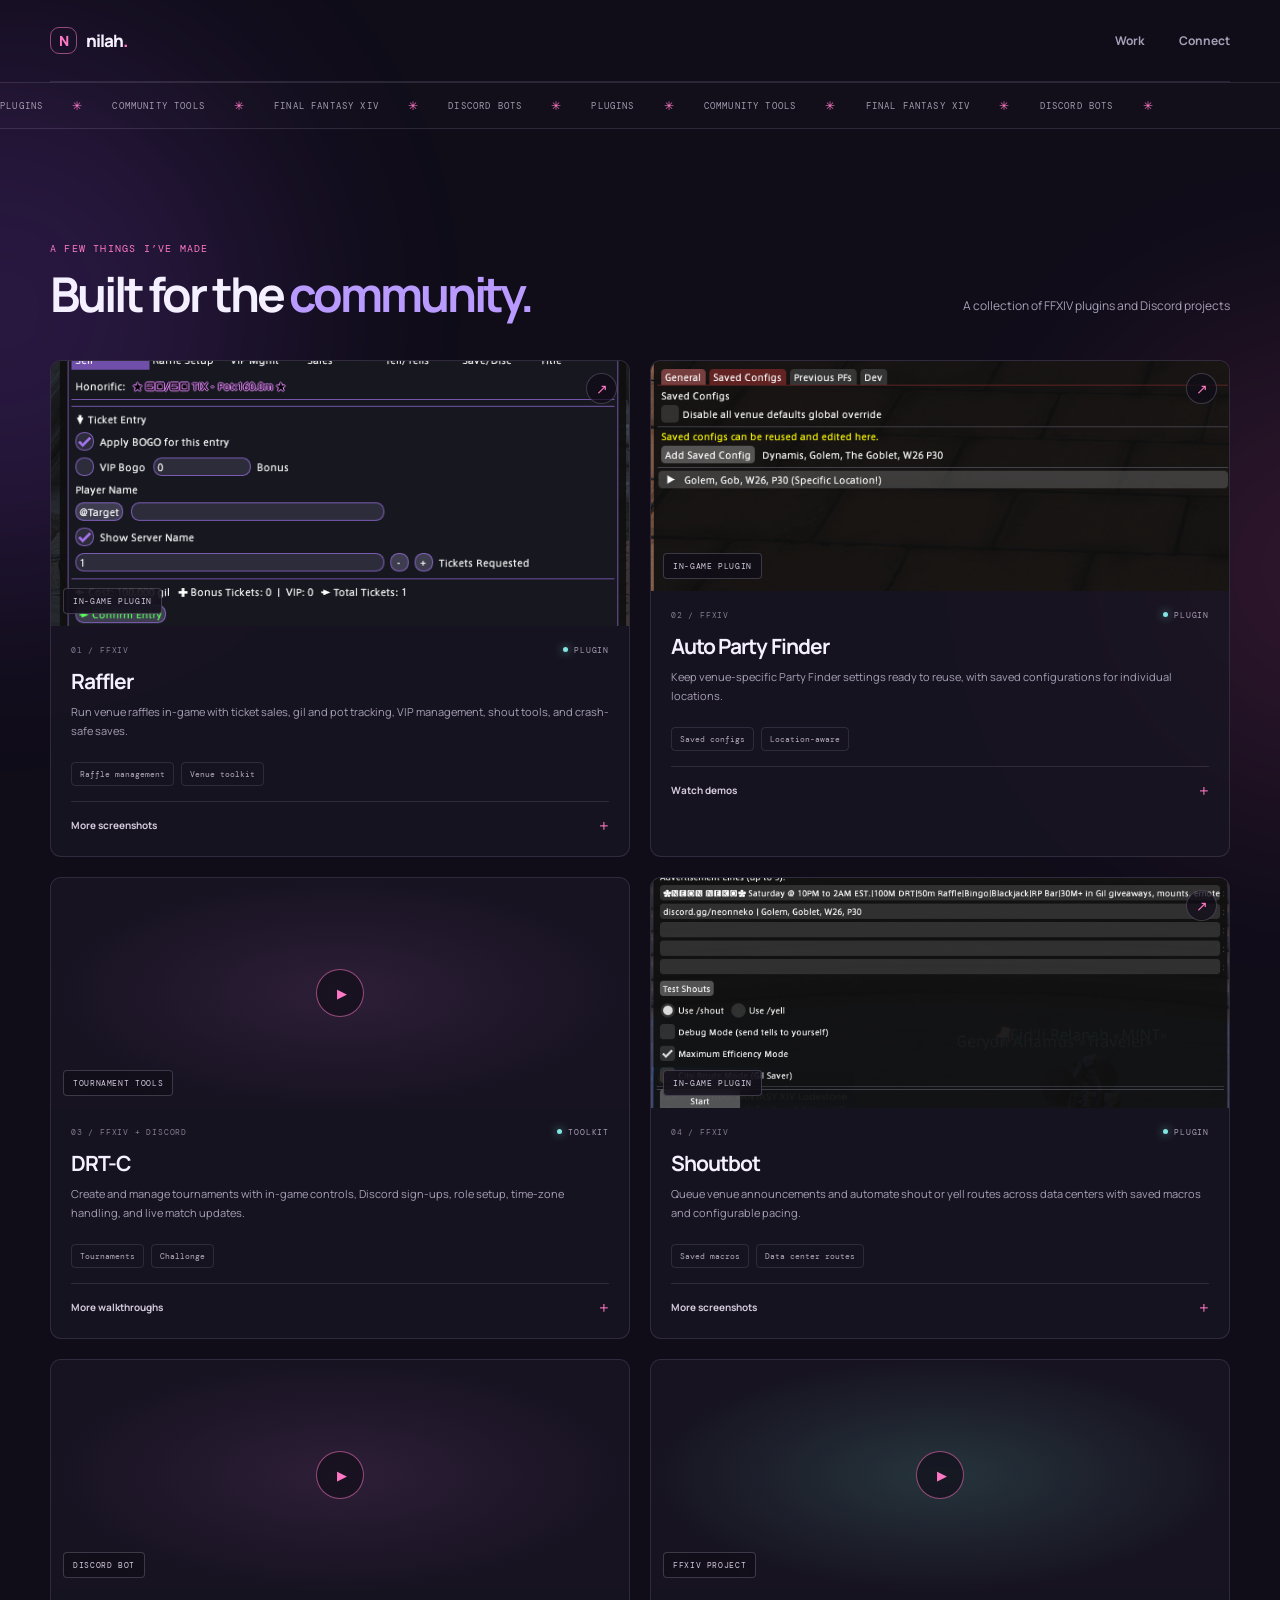
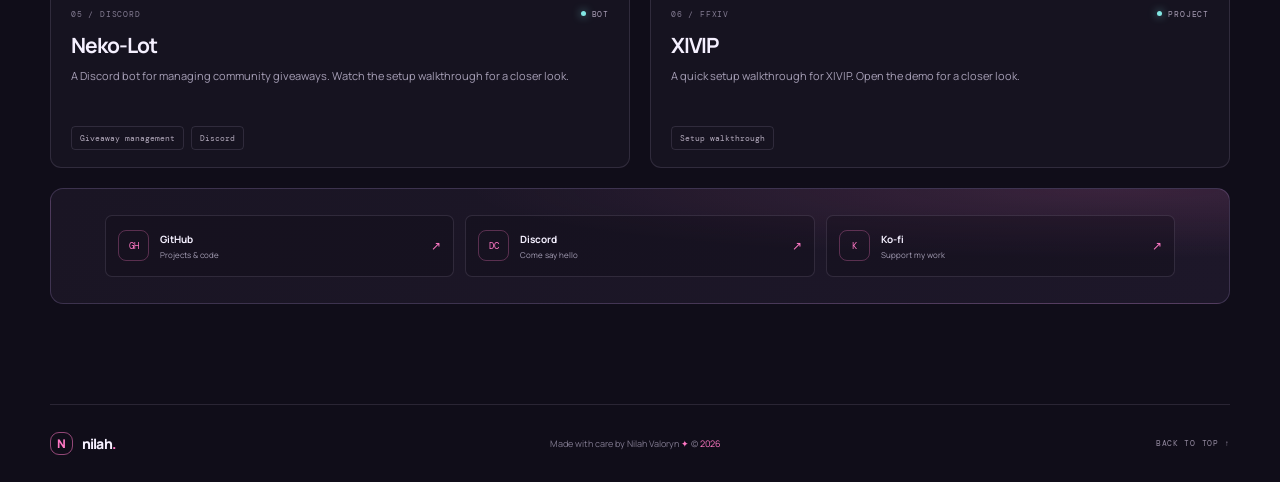
==== commit a8270905: "Simplify nav and animate ticker Remove the GitHub link styling and markup from the main navigation, " ====
--- a/index.html
+++ b/index.html
@@ -21,7 +21,6 @@
     <nav class="site-nav" id="site-nav" aria-label="Main navigation">
       <a href="#work">Work</a>
       <a href="#connect">Connect</a>
-      <a class="nav-github" href="https://github.com/nilah-xiv" target="_blank" rel="noreferrer">GitHub <span aria-hidden="true">↗</span></a>
     </nav>
   </header>
 
@@ -38,7 +37,7 @@
           <p class="eyebrow">A FEW THINGS I’VE MADE</p>
           <h2 id="work-title">Built for the <span>community.</span></h2>
         </div>
-        <p class="section-note">A collection of FFXIV plugins and Discord projects—made to make running, playing, and gathering together a little easier.</p>
+        <p class="section-note">A collection of FFXIV plugins and Discord projects</p>
       </div>
 
       <div class="project-grid">
--- a/styles.css
+++ b/styles.css
@@ -47,8 +47,6 @@
 .site-nav { display: flex; align-items: center; gap: 35px; color: var(--muted); font-size: 12px; font-weight: 700; }
 .site-nav a { text-decoration: none; transition: color .2s ease; }
 .site-nav a:hover, .text-link:hover { color: var(--pink); }
-.site-nav .nav-github { padding: 10px 15px; border: 1px solid var(--line); border-radius: 999px; color: var(--text); }
-.nav-github span { margin-left: 6px; color: var(--pink); }
 .menu-toggle { display: none; }
 
 .hero {
@@ -108,8 +106,9 @@
 .spark-two { left: 47px; bottom: 78px; color: var(--cyan); font-size: 20px; }
 
 .ticker { overflow: hidden; height: 47px; border-top: 1px solid var(--line); border-bottom: 1px solid var(--line); background: rgba(255,255,255,.012); }
-.ticker-track { display: flex; width: max-content; height: 100%; align-items: center; gap: 29px; animation: ticker-scroll 38s linear infinite; color: #a39aac; font: 9px var(--mono); letter-spacing: .13em; }
+.ticker-track { display: flex; width: max-content; height: 100%; align-items: center; gap: 29px; animation: ticker-enter 1.4s ease-out both, ticker-scroll 38s linear 1.4s infinite; color: #a39aac; font: 9px var(--mono); letter-spacing: .13em; }
 .ticker-track b { color: var(--pink); font-size: 12px; font-weight: 400; }
+@keyframes ticker-enter { from { transform: translateX(100vw); } to { transform: translateX(0); } }
 @keyframes ticker-scroll { to { transform: translateX(-50%); } }
 
 .section-wrap { width: min(1180px, calc(100% - 64px)); margin: 0 auto; }
@@ -217,7 +216,6 @@
   .site-nav.is-open { display: flex; flex-direction: column; }
   .site-nav a { padding: 13px 4px; border-bottom: 1px solid var(--line); }
   .site-nav a:last-child { border-bottom: 0; }
-  .site-nav .nav-github { margin: 7px 0; padding: 11px 4px; border: 0; }
   .hero { grid-template-columns: 1fr; gap: 20px; padding: 62px 0 46px; }
   .hero-copy { padding: 0; }
   .eyebrow { font-size: 9px; }
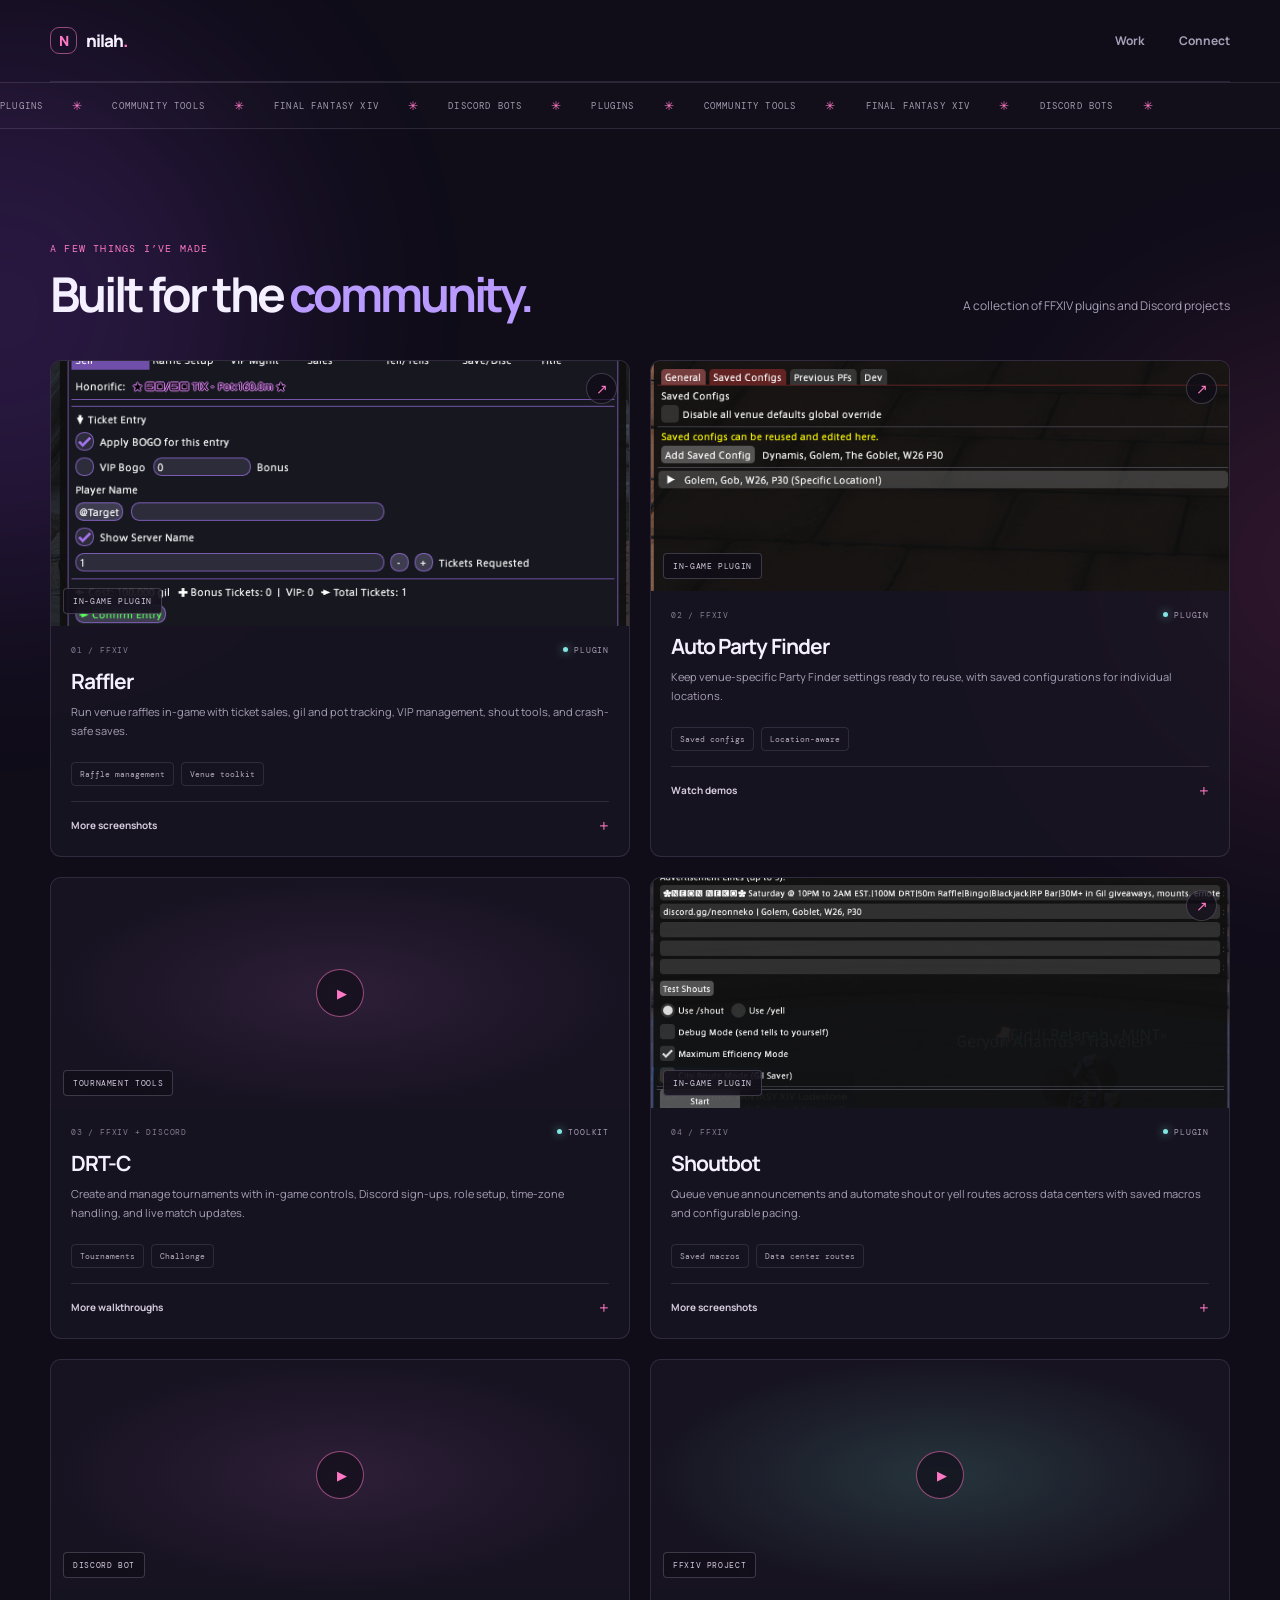
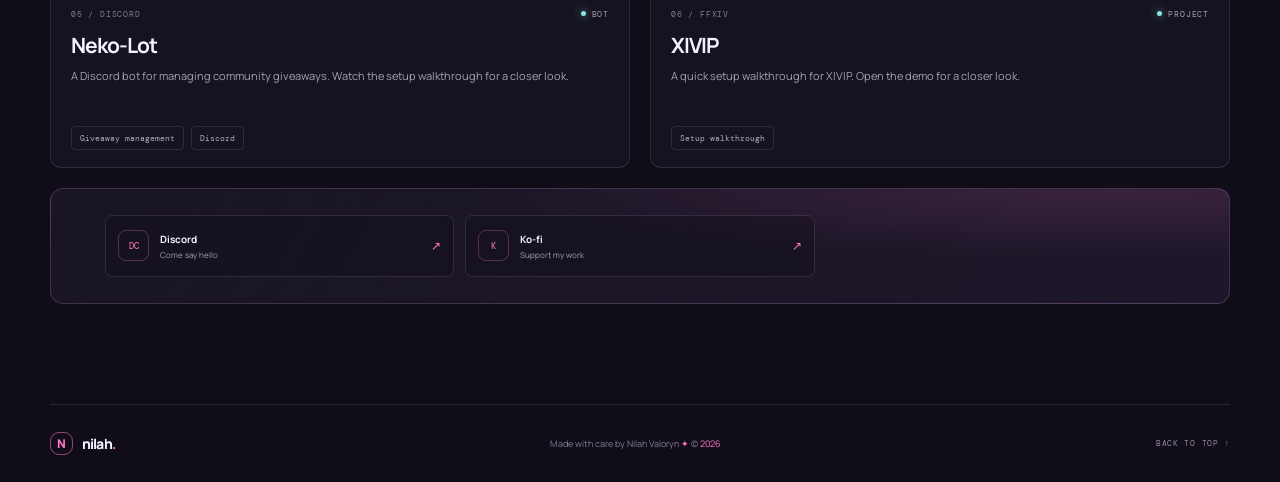
==== commit 52b0e05a: "Update index.html" ====
--- a/index.html
+++ b/index.html
@@ -173,8 +173,7 @@
     <section class="connect-section section-wrap" id="connect" aria-label="Social links">
       <div class="connect-panel">
         <div class="social-links">
-          <a href="https://github.com/nilah-xiv" target="_blank" rel="noreferrer"><span class="social-icon">GH</span><span><strong>GitHub</strong><small>Projects &amp; code</small></span><span class="social-arrow">↗</span></a>
-          <a href="https://discord.gg/8yjsdMcxB4" target="_blank" rel="noreferrer"><span class="social-icon">DC</span><span><strong>Discord</strong><small>Come say hello</small></span><span class="social-arrow">↗</span></a>
+          <a href="https://discord.gg/neonneko" target="_blank" rel="noreferrer"><span class="social-icon">DC</span><span><strong>Discord</strong><small>Come say hello</small></span><span class="social-arrow">↗</span></a>
           <a href="https://ko-fi.com/nilah" target="_blank" rel="noreferrer"><span class="social-icon">K</span><span><strong>Ko-fi</strong><small>Support my work</small></span><span class="social-arrow">↗</span></a>
         </div>
       </div>
